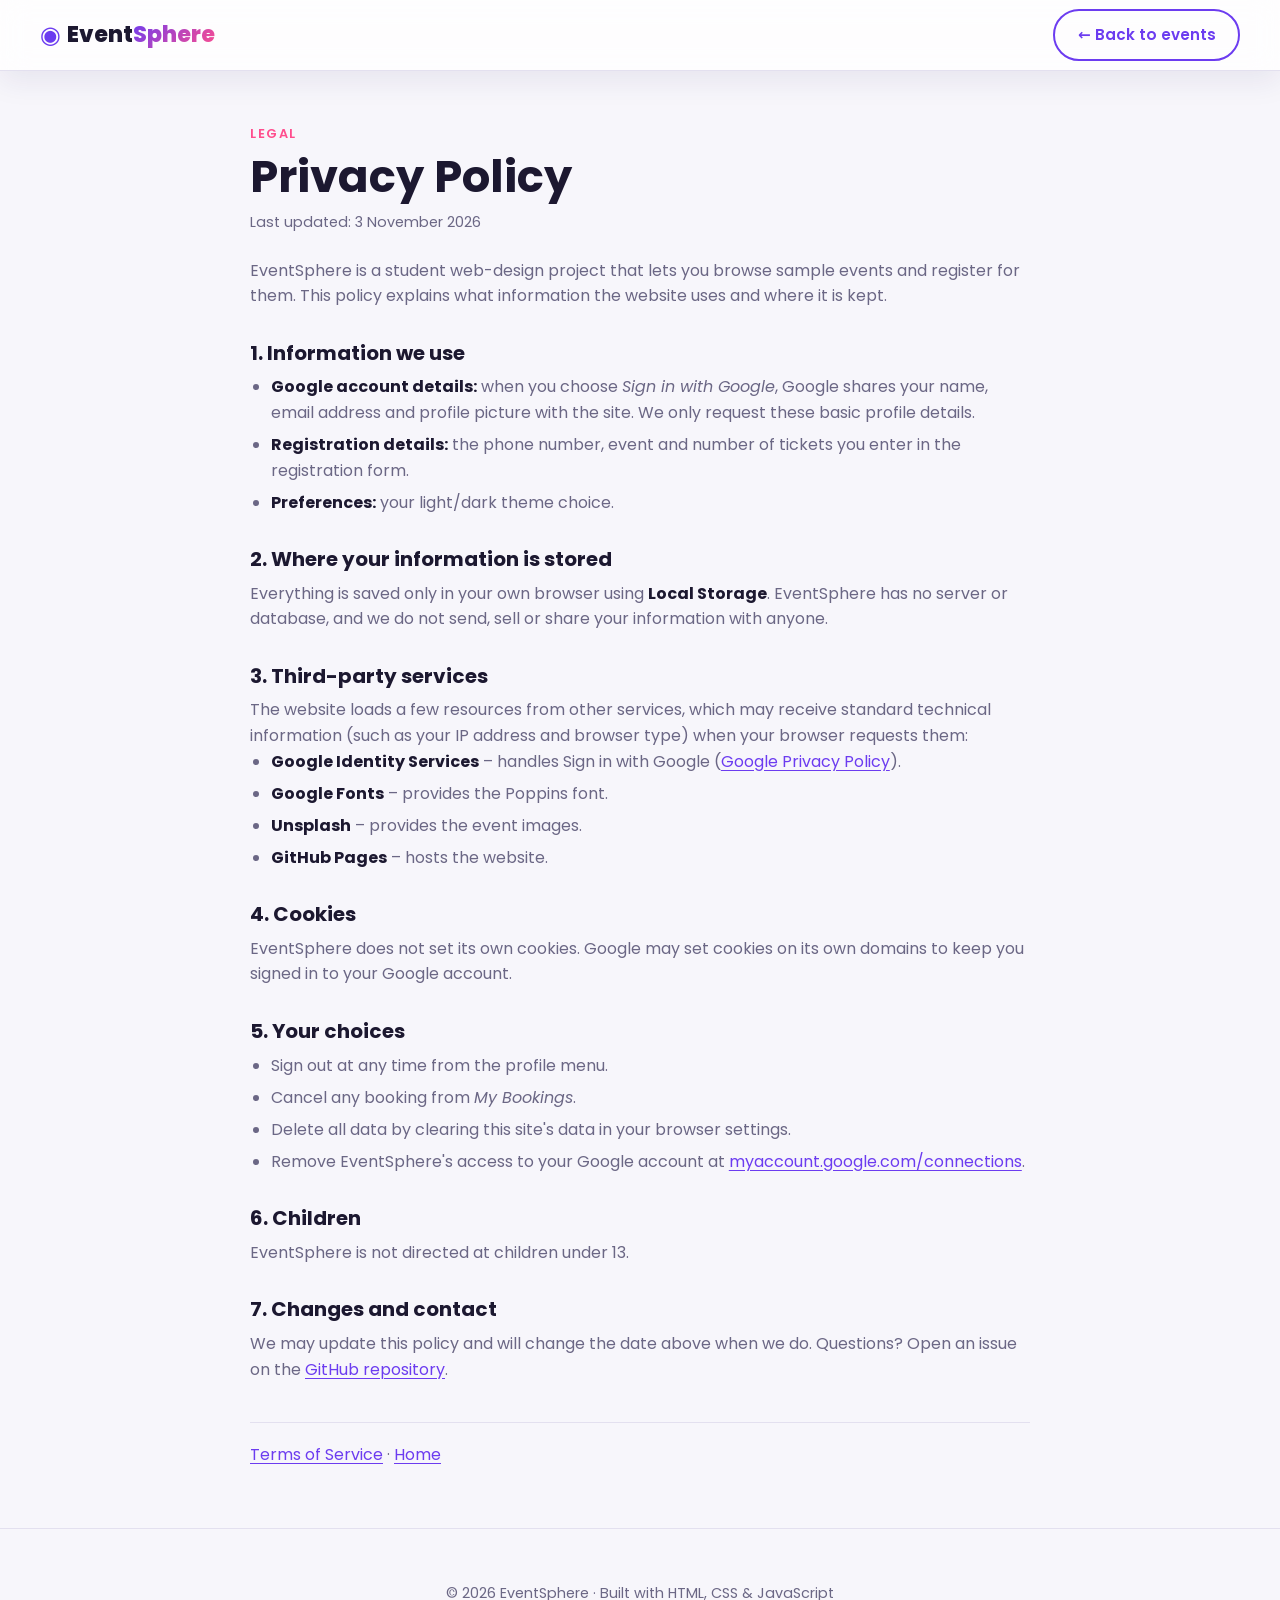
==== privacy.html @ 545186fc "Configure Google Client ID and add privacy and terms pages Sets the production OAuth Client ID, and " ====
<!DOCTYPE html>
<html lang="en" data-theme="light">
<head>
  <meta charset="UTF-8">
  <meta name="viewport" content="width=device-width, initial-scale=1.0">
  <meta name="description" content="EventSphere privacy policy – what data the site uses and where it is stored.">
  <title>Privacy Policy – EventSphere</title>
  <link rel="preconnect" href="https://fonts.googleapis.com">
  <link rel="preconnect" href="https://fonts.gstatic.com" crossorigin>
  <link href="https://fonts.googleapis.com/css2?family=Poppins:wght@400;500;600;700;800&display=swap" rel="stylesheet">
  <link rel="stylesheet" href="css/style.css">
  <script>
    (function () {
      try {
        var t = localStorage.getItem('es-theme') ||
          (window.matchMedia('(prefers-color-scheme: dark)').matches ? 'dark' : 'light');
        document.documentElement.setAttribute('data-theme', t);
      } catch (e) {}
    })();
  </script>
</head>
<body>
  <header class="navbar scrolled">
    <div class="container nav-inner">
      <a href="./" class="logo" aria-label="EventSphere home">
        <span class="logo-icon">◉</span><span class="logo-text">Event<span>Sphere</span></span>
      </a>
      <a href="./" class="btn btn-outline">← Back to events</a>
    </div>
  </header>

  <main class="legal container">
    <span class="eyebrow">Legal</span>
    <h1>Privacy Policy</h1>
    <p class="updated">Last updated: 3 November 2026</p>

    <p>EventSphere is a student web-design project that lets you browse sample events and register for them.
      This policy explains what information the website uses and where it is kept.</p>

    <h2>1. Information we use</h2>
    <ul>
      <li><strong>Google account details:</strong> when you choose <em>Sign in with Google</em>, Google shares your
        name, email address and profile picture with the site. We only request these basic profile details.</li>
      <li><strong>Registration details:</strong> the phone number, event and number of tickets you enter in the
        registration form.</li>
      <li><strong>Preferences:</strong> your light/dark theme choice.</li>
    </ul>

    <h2>2. Where your information is stored</h2>
    <p>Everything is saved only in your own browser using <strong>Local Storage</strong>. EventSphere has no server
      or database, and we do not send, sell or share your information with anyone.</p>

    <h2>3. Third-party services</h2>
    <p>The website loads a few resources from other services, which may receive standard technical information
      (such as your IP address and browser type) when your browser requests them:</p>
    <ul>
      <li><strong>Google Identity Services</strong> – handles Sign in with Google
        (<a href="https://policies.google.com/privacy" target="_blank" rel="noopener">Google Privacy Policy</a>).</li>
      <li><strong>Google Fonts</strong> – provides the Poppins font.</li>
      <li><strong>Unsplash</strong> – provides the event images.</li>
      <li><strong>GitHub Pages</strong> – hosts the website.</li>
    </ul>

    <h2>4. Cookies</h2>
    <p>EventSphere does not set its own cookies. Google may set cookies on its own domains to keep you signed in to
      your Google account.</p>

    <h2>5. Your choices</h2>
    <ul>
      <li>Sign out at any time from the profile menu.</li>
      <li>Cancel any booking from <em>My Bookings</em>.</li>
      <li>Delete all data by clearing this site's data in your browser settings.</li>
      <li>Remove EventSphere's access to your Google account at
        <a href="https://myaccount.google.com/connections" target="_blank" rel="noopener">myaccount.google.com/connections</a>.</li>
    </ul>

    <h2>6. Children</h2>
    <p>EventSphere is not directed at children under 13.</p>

    <h2>7. Changes and contact</h2>
    <p>We may update this policy and will change the date above when we do. Questions? Open an issue on the
      <a href="https://github.com/govindtech-official/EventSphere/issues" target="_blank" rel="noopener">GitHub repository</a>.</p>

    <p class="legal-links"><a href="terms.html">Terms of Service</a> · <a href="./">Home</a></p>
  </main>

  <footer class="footer">
    <div class="container">
      <p class="copy">© 2026 EventSphere · Built with HTML, CSS &amp; JavaScript</p>
    </div>
  </footer>
</body>
</html>
---- css/style.css ----
/* =========================================================
   EventSphere – Stylesheet
   Sections: tokens · base · navbar · hero · sections · cards
             · toolbar · form · bookings · modal · utilities · responsive
   ========================================================= */

/* ---------- Design tokens ---------- */
:root {
  --primary: #6c3cf0;
  --primary-600: #5a2fd6;
  --accent: #ff4d8d;
  --accent-2: #ffb547;
  --success: #16a34a;
  --danger: #e11d48;

  --bg: #f7f6fb;
  --bg-alt: #efedf7;
  --surface: #ffffff;
  --text: #1c1830;
  --text-muted: #6b6785;
  --border: #e3e0ef;
  --shadow: 0 10px 30px rgba(40, 20, 90, .08);
  --shadow-lg: 0 20px 50px rgba(40, 20, 90, .16);
  --nav-bg: rgba(255, 255, 255, .8);

  --radius: 16px;
  --radius-sm: 10px;
  --ease: cubic-bezier(.4, 0, .2, 1);
  --gradient: linear-gradient(135deg, var(--primary), var(--accent));
}

[data-theme="dark"] {
  --bg: #0f0d1a;
  --bg-alt: #151225;
  --surface: #1c182f;
  --text: #f1effa;
  --text-muted: #a39fbd;
  --border: #2d2846;
  --shadow: 0 10px 30px rgba(0, 0, 0, .35);
  --shadow-lg: 0 20px 50px rgba(0, 0, 0, .5);
  --nav-bg: rgba(15, 13, 26, .8);
  --primary: #8b62ff;
  --primary-600: #7a4ff5;
}

/* ---------- Base ---------- */
*, *::before, *::after { box-sizing: border-box; margin: 0; padding: 0; }

html { scroll-behavior: smooth; scroll-padding-top: 80px; }

body {
  font-family: 'Poppins', system-ui, -apple-system, 'Segoe UI', sans-serif;
  background: var(--bg);
  color: var(--text);
  line-height: 1.6;
  transition: background .4s var(--ease), color .4s var(--ease);
  overflow-x: hidden;
}

body.no-scroll { overflow: hidden; }

img { max-width: 100%; display: block; }
a { color: inherit; text-decoration: none; }
button, input, select { font: inherit; color: inherit; }
button { cursor: pointer; border: none; background: none; }

.container { width: min(1200px, 100% - 32px); margin-inline: auto; }

h1, h2, h3 { line-height: 1.2; }

:focus-visible { outline: 3px solid var(--accent); outline-offset: 2px; border-radius: 6px; }

/* ---------- Buttons ---------- */
.btn {
  display: inline-flex; align-items: center; justify-content: center; gap: .5rem;
  padding: .75rem 1.4rem; border-radius: 999px; font-weight: 600; font-size: .95rem;
  transition: transform .2s var(--ease), box-shadow .2s var(--ease), background .2s var(--ease);
  white-space: nowrap;
}
.btn:active { transform: scale(.97); }
.btn-primary { background: var(--gradient); color: #fff; box-shadow: 0 8px 20px rgba(108, 60, 240, .3); }
.btn-primary:hover { transform: translateY(-2px); box-shadow: 0 12px 28px rgba(108, 60, 240, .4); }
.btn-outline { border: 2px solid var(--primary); color: var(--primary); }
.btn-outline:hover { background: var(--primary); color: #fff; }
.btn-ghost { color: var(--text-muted); }
.btn-ghost:hover { color: var(--danger); }
.btn-block { width: 100%; }
.btn:disabled { opacity: .6; cursor: not-allowed; transform: none; }

/* ---------- Navbar ---------- */
.navbar {
  position: fixed; inset: 0 0 auto; z-index: 100;
  background: var(--nav-bg); backdrop-filter: blur(14px);
  border-bottom: 1px solid transparent;
  transition: border-color .3s, box-shadow .3s, background .4s;
}
.navbar.scrolled { border-color: var(--border); box-shadow: var(--shadow); }

.nav-inner { display: flex; align-items: center; justify-content: space-between; height: 70px; }

.logo { font-size: 1.4rem; font-weight: 800; display: flex; align-items: center; gap: .4rem; }
.logo-text span { background: var(--gradient); -webkit-background-clip: text; background-clip: text; color: transparent; }
.logo-icon { color: var(--primary); font-size: 1.5rem; }

.nav-links { display: flex; gap: .3rem; }
.nav-links a {
  padding: .5rem .9rem; border-radius: 999px; font-weight: 500; font-size: .95rem;
  color: var(--text-muted); transition: color .2s, background .2s;
}
.nav-links a:hover, .nav-links a.active { color: var(--primary); background: rgba(108, 60, 240, .1); }

.badge {
  display: inline-grid; place-items: center; min-width: 20px; height: 20px; padding: 0 5px;
  margin-left: 4px; border-radius: 999px; background: var(--accent); color: #fff;
  font-size: .7rem; font-weight: 700;
}

.nav-actions { display: flex; align-items: center; gap: .5rem; }

.icon-btn {
  width: 42px; height: 42px; border-radius: 50%; display: grid; place-items: center;
  background: var(--surface); border: 1px solid var(--border); font-size: 1.1rem;
  transition: transform .3s var(--ease);
}
.icon-btn:hover { transform: rotate(20deg); }
.icon-btn .moon, [data-theme="dark"] .icon-btn .sun { display: none; }
[data-theme="dark"] .icon-btn .moon { display: inline; }

.hamburger { display: none; width: 42px; height: 42px; flex-direction: column; justify-content: center; gap: 5px; padding: 10px; }
.hamburger span { display: block; height: 2px; background: var(--text); border-radius: 2px; transition: transform .3s, opacity .3s; }
.hamburger.open span:nth-child(1) { transform: translateY(7px) rotate(45deg); }
.hamburger.open span:nth-child(2) { opacity: 0; }
.hamburger.open span:nth-child(3) { transform: translateY(-7px) rotate(-45deg); }

/* ---------- Hero ---------- */
.hero { position: relative; min-height: 100vh; display: flex; align-items: center; padding: 110px 0 60px; overflow: hidden; }

.hero-bg { position: absolute; inset: 0; z-index: -1; }
.blob { position: absolute; border-radius: 50%; filter: blur(70px); opacity: .45; animation: float 14s ease-in-out infinite; }
.b1 { width: 420px; height: 420px; background: var(--primary); top: -80px; left: -100px; }
.b2 { width: 360px; height: 360px; background: var(--accent); bottom: -60px; right: 10%; animation-delay: -4s; }
.b3 { width: 260px; height: 260px; background: var(--accent-2); top: 30%; right: -60px; animation-delay: -8s; opacity: .3; }

@keyframes float {
  0%, 100% { transform: translate(0, 0) scale(1); }
  33% { transform: translate(30px, -40px) scale(1.08); }
  66% { transform: translate(-20px, 30px) scale(.95); }
}

.hero-inner { display: grid; grid-template-columns: 1.15fr .85fr; gap: 3rem; align-items: center; }

.pill {
  display: inline-block; padding: .4rem 1rem; border-radius: 999px; font-size: .85rem; font-weight: 500;
  background: var(--surface); border: 1px solid var(--border); box-shadow: var(--shadow); margin-bottom: 1.2rem;
}

.hero h1 { font-size: clamp(2.2rem, 5.5vw, 4rem); font-weight: 800; margin-bottom: 1rem; }
.gradient-text { background: var(--gradient); -webkit-background-clip: text; background-clip: text; color: transparent; }
.hero-text > p { color: var(--text-muted); font-size: 1.08rem; max-width: 540px; margin-bottom: 2rem; }

.hero-search {
  display: flex; align-items: center; gap: .6rem; padding: .45rem .45rem .45rem 1.1rem;
  background: var(--surface); border: 1px solid var(--border); border-radius: 999px;
  box-shadow: var(--shadow-lg); max-width: 540px;
}
.hero-search input { flex: 1; min-width: 0; border: none; outline: none; background: transparent; padding: .5rem 0; }

.hero-stats { display: flex; gap: 2.5rem; margin-top: 2.5rem; flex-wrap: wrap; }
.hero-stats strong { display: block; font-size: 1.9rem; font-weight: 800; color: var(--primary); }
.hero-stats span { color: var(--text-muted); font-size: .9rem; }

.hero-card {
  background: var(--surface); border-radius: 24px; overflow: hidden; box-shadow: var(--shadow-lg);
  border: 1px solid var(--border); transform: rotate(2deg); transition: transform .4s var(--ease);
}
.hero-card:hover { transform: rotate(0) translateY(-6px); }
.hero-card .hc-img { height: 220px; position: relative; }
.hero-card .hc-body { padding: 1.4rem; }
.hero-card .hc-label { font-size: .8rem; font-weight: 600; color: var(--accent); text-transform: uppercase; letter-spacing: .08em; }
.hero-card h3 { font-size: 1.3rem; margin: .3rem 0 .4rem; }
.hero-card .meta { color: var(--text-muted); font-size: .9rem; }

/* ---------- Countdown ---------- */
.countdown { display: grid; grid-template-columns: repeat(4, 1fr); gap: .5rem; margin: 1rem 0; }
.countdown div { background: var(--bg-alt); border-radius: var(--radius-sm); padding: .6rem .2rem; text-align: center; }
.countdown strong { display: block; font-size: 1.35rem; font-weight: 700; color: var(--primary); font-variant-numeric: tabular-nums; }
.countdown span { font-size: .7rem; color: var(--text-muted); text-transform: uppercase; letter-spacing: .05em; }

/* ---------- Sections ---------- */
.section { padding: 90px 0; }
.section-alt { background: var(--bg-alt); transition: background .4s; }
.section-head { text-align: center; max-width: 620px; margin: 0 auto 3rem; }
.eyebrow { color: var(--accent); font-weight: 600; text-transform: uppercase; letter-spacing: .12em; font-size: .8rem; }
.section-head h2 { font-size: clamp(1.8rem, 4vw, 2.6rem); margin: .4rem 0 .6rem; }
.section-head p { color: var(--text-muted); }

/* ---------- Event image (with gradient fallback) ---------- */
.img-wrap { position: relative; overflow: hidden; background: var(--gradient); }
.img-wrap img { position: relative; z-index: 1; width: 100%; height: 100%; object-fit: cover; transition: transform .6s var(--ease); }
.img-wrap .fallback { position: absolute; inset: 0; display: grid; place-items: center; font-size: 3.5rem; }
.img-wrap img.failed { display: none; }

/* ---------- Event cards ---------- */
.events-grid { display: grid; grid-template-columns: repeat(auto-fill, minmax(290px, 1fr)); gap: 1.6rem; }

.event-card {
  background: var(--surface); border-radius: var(--radius); overflow: hidden; border: 1px solid var(--border);
  box-shadow: var(--shadow); display: flex; flex-direction: column; cursor: pointer;
  transition: transform .35s var(--ease), box-shadow .35s var(--ease), background .4s;
  animation: cardIn .5s var(--ease) both;
}
.event-card:hover { transform: translateY(-8px); box-shadow: var(--shadow-lg); }
.event-card:hover .img-wrap img { transform: scale(1.08); }

@keyframes cardIn { from { opacity: 0; transform: translateY(20px); } to { opacity: 1; transform: none; } }

.event-card .img-wrap { height: 190px; }

.tag {
  position: absolute; top: 12px; left: 12px; z-index: 2; padding: .3rem .75rem; border-radius: 999px;
  background: rgba(255, 255, 255, .92); color: #1c1830; font-size: .75rem; font-weight: 600;
}
.date-badge {
  position: absolute; top: 12px; right: 12px; z-index: 2; background: var(--surface); color: var(--text);
  border-radius: 12px; padding: .35rem .65rem; text-align: center; line-height: 1.1; box-shadow: var(--shadow);
}
.date-badge strong { display: block; font-size: 1.2rem; color: var(--primary); }
.date-badge span { font-size: .7rem; text-transform: uppercase; font-weight: 600; }

.card-body { padding: 1.2rem 1.3rem 1.3rem; display: flex; flex-direction: column; flex: 1; }
.card-body h3 { font-size: 1.12rem; margin-bottom: .4rem; }
.card-meta { display: flex; flex-direction: column; gap: .2rem; color: var(--text-muted); font-size: .86rem; margin-bottom: .7rem; }
.card-desc { color: var(--text-muted); font-size: .9rem; flex: 1; display: -webkit-box; -webkit-line-clamp: 2; line-clamp: 2; -webkit-box-orient: vertical; overflow: hidden; }

.card-foot { display: flex; align-items: center; justify-content: space-between; margin-top: 1rem; padding-top: 1rem; border-top: 1px dashed var(--border); }
.price { font-weight: 700; font-size: 1.1rem; }
.price small { color: var(--text-muted); font-weight: 400; font-size: .75rem; }
.card-foot .btn { padding: .55rem 1.1rem; font-size: .85rem; }

.seats-bar { height: 6px; border-radius: 999px; background: var(--bg-alt); overflow: hidden; margin-top: .8rem; }
.seats-bar span { display: block; height: 100%; background: var(--gradient); border-radius: inherit; }
.seats-text { font-size: .75rem; color: var(--text-muted); margin-top: .3rem; }
.seats-text.low { color: var(--danger); font-weight: 600; }

/* ---------- Featured slider ---------- */
.featured-track-wrap { position: relative; }
.featured-track {
  display: grid; grid-auto-flow: column; grid-auto-columns: calc((100% - 3rem) / 3); gap: 1.5rem;
  overflow-x: auto; scroll-snap-type: x mandatory; scroll-behavior: smooth; padding: .5rem .2rem 1.5rem;
  scrollbar-width: none;
}
.featured-track::-webkit-scrollbar { display: none; }
.featured-track .event-card { scroll-snap-align: start; }
.featured-track .event-card .img-wrap { height: 230px; }

.slider-btn {
  position: absolute; top: 40%; z-index: 2; width: 46px; height: 46px; border-radius: 50%;
  background: var(--surface); border: 1px solid var(--border); box-shadow: var(--shadow); font-size: 1.6rem;
  display: grid; place-items: center; transition: transform .2s, background .2s, color .2s;
}
.slider-btn:hover { background: var(--primary); color: #fff; transform: scale(1.08); }
.slider-btn.prev { left: -20px; }
.slider-btn.next { right: -20px; }

/* ---------- Toolbar & chips ---------- */
.toolbar { display: flex; gap: 1rem; margin-bottom: 1.2rem; flex-wrap: wrap; }
.search-box {
  flex: 1; min-width: 240px; display: flex; align-items: center; gap: .6rem; padding: 0 1rem;
  background: var(--surface); border: 1px solid var(--border); border-radius: 999px; transition: border-color .2s, box-shadow .2s;
}
.search-box:focus-within { border-color: var(--primary); box-shadow: 0 0 0 4px rgba(108, 60, 240, .15); }
.search-box input { flex: 1; border: none; outline: none; background: transparent; padding: .8rem 0; }

.toolbar select {
  padding: .8rem 1.2rem; border-radius: 999px; border: 1px solid var(--border); background: var(--surface); cursor: pointer;
}

.chips { display: flex; gap: .6rem; flex-wrap: wrap; margin-bottom: 1.5rem; }
.chip {
  padding: .5rem 1.1rem; border-radius: 999px; border: 1px solid var(--border); background: var(--surface);
  font-size: .9rem; font-weight: 500; transition: all .25s var(--ease);
}
.chip:hover { border-color: var(--primary); color: var(--primary); }
.chip.active { background: var(--gradient); color: #fff; border-color: transparent; box-shadow: 0 6px 16px rgba(108, 60, 240, .3); }

.result-count { color: var(--text-muted); font-size: .9rem; margin-bottom: 1rem; }

.empty-state { text-align: center; padding: 3rem 1rem; }
.empty-icon { font-size: 3rem; margin-bottom: .5rem; }
.empty-state p { color: var(--text-muted); margin: .3rem 0 1.2rem; }

/* ---------- Registration ---------- */
.register-wrap { display: grid; grid-template-columns: .9fr 1.1fr; gap: 3rem; align-items: start; }
.register-info h2 { font-size: clamp(1.8rem, 4vw, 2.4rem); margin: .4rem 0 .8rem; }
.register-info > p { color: var(--text-muted); margin-bottom: 1.5rem; }
.perks { list-style: none; display: grid; gap: .8rem; margin-bottom: 1.5rem; }
.perks li { display: flex; align-items: center; gap: .7rem; font-weight: 500; }
.perks span { width: 38px; height: 38px; display: grid; place-items: center; border-radius: 10px; background: var(--surface); border: 1px solid var(--border); }

.selected-preview:empty { display: none; }
.selected-preview {
  display: flex; gap: 1rem; align-items: center; background: var(--surface); border: 1px solid var(--border);
  border-radius: var(--radius); padding: .8rem; box-shadow: var(--shadow); animation: cardIn .4s var(--ease);
}
.selected-preview .img-wrap { width: 80px; height: 80px; border-radius: 12px; flex-shrink: 0; }
.selected-preview .img-wrap .fallback { font-size: 2rem; }
.selected-preview h4 { font-size: 1rem; }
.selected-preview p { color: var(--text-muted); font-size: .85rem; }

.register-form {
  background: var(--surface); border: 1px solid var(--border); border-radius: 22px; padding: 2rem;
  box-shadow: var(--shadow-lg); transition: background .4s;
}
.form-row { display: grid; grid-template-columns: 1fr 1fr; gap: 1rem; }
.form-group { margin-bottom: 1.1rem; display: flex; flex-direction: column; }
.form-group label { font-weight: 500; font-size: .9rem; margin-bottom: .4rem; }
.req { color: var(--danger); }

.form-group input:not([type="checkbox"]), .form-group select {
  padding: .8rem 1rem; border-radius: var(--radius-sm); border: 1.5px solid var(--border);
  background: var(--bg); outline: none; transition: border-color .2s, box-shadow .2s, background .4s; width: 100%;
}
.form-group input:focus, .form-group select:focus { border-color: var(--primary); box-shadow: 0 0 0 4px rgba(108, 60, 240, .15); }
.form-group.invalid input, .form-group.invalid select { border-color: var(--danger); box-shadow: 0 0 0 4px rgba(225, 29, 72, .12); animation: shake .35s; }
.form-group.valid input:not([type="checkbox"]), .form-group.valid select { border-color: var(--success); }

@keyframes shake { 25% { transform: translateX(-5px); } 75% { transform: translateX(5px); } }

.error-msg { color: var(--danger); font-size: .8rem; min-height: 1.1em; margin-top: .3rem; }

.checkbox { display: flex; align-items: center; gap: .6rem; cursor: pointer; font-size: .9rem; font-weight: 400 !important; }
.checkbox input { width: 18px; height: 18px; accent-color: var(--primary); }

.total-line { display: flex; justify-content: space-between; align-items: center; padding: 1rem 0; margin-bottom: 1rem; border-top: 1px dashed var(--border); font-size: 1rem; }
.total-line strong { font-size: 1.4rem; color: var(--primary); }

.spinner { display: none; width: 18px; height: 18px; border: 2.5px solid rgba(255, 255, 255, .4); border-top-color: #fff; border-radius: 50%; animation: spin .8s linear infinite; }
.btn.loading .spinner { display: inline-block; }
@keyframes spin { to { transform: rotate(360deg); } }

/* ---------- Bookings ---------- */
.bookings-list { display: grid; gap: 1rem; max-width: 900px; margin: 0 auto; }
.booking {
  display: grid; grid-template-columns: 90px 1fr auto; gap: 1.2rem; align-items: center; background: var(--surface);
  border: 1px solid var(--border); border-radius: var(--radius); padding: 1rem; box-shadow: var(--shadow);
  animation: cardIn .4s var(--ease) both; transition: background .4s;
}
.booking .img-wrap { width: 90px; height: 90px; border-radius: 12px; }
.booking .img-wrap .fallback { font-size: 2rem; }
.booking h4 { font-size: 1.05rem; }
.booking p { color: var(--text-muted); font-size: .85rem; }
.ticket-id { display: inline-block; margin-top: .3rem; font-family: ui-monospace, Consolas, monospace; font-size: .8rem; background: var(--bg-alt); padding: .15rem .5rem; border-radius: 6px; }
.booking-actions { display: flex; flex-direction: column; gap: .4rem; align-items: flex-end; }

/* ---------- Modal ---------- */
.modal { position: fixed; inset: 0; z-index: 200; display: grid; place-items: center; padding: 16px; }
.modal[hidden] { display: none; }
.modal-backdrop { position: absolute; inset: 0; background: rgba(10, 6, 25, .6); backdrop-filter: blur(4px); animation: fadeIn .3s; }
.modal-dialog {
  position: relative; width: min(760px, 100%); max-height: 90vh; overflow-y: auto; background: var(--surface);
  border-radius: 22px; box-shadow: var(--shadow-lg); animation: popIn .35s var(--ease);
}
.modal-sm { width: min(440px, 100%); }
.modal-close {
  position: absolute; top: 14px; right: 14px; z-index: 3; width: 38px; height: 38px; border-radius: 50%;
  background: rgba(255, 255, 255, .9); color: #1c1830; font-size: 1.5rem; line-height: 1; box-shadow: var(--shadow);
  transition: transform .2s;
}
.modal-close:hover { transform: rotate(90deg); }

@keyframes fadeIn { from { opacity: 0; } }
@keyframes popIn { from { opacity: 0; transform: translateY(30px) scale(.96); } }

.modal-hero { height: 280px; }
.modal-content { padding: 1.8rem; }
.modal-content h2 { font-size: 1.7rem; margin: .5rem 0 1rem; }
.cat-label { color: var(--accent); font-weight: 600; font-size: .8rem; text-transform: uppercase; letter-spacing: .1em; }
.info-grid { display: grid; grid-template-columns: repeat(2, 1fr); gap: .8rem; margin-bottom: 1.2rem; }
.info-item { display: flex; gap: .7rem; align-items: flex-start; background: var(--bg-alt); border-radius: var(--radius-sm); padding: .8rem; }
.info-item .ic { font-size: 1.3rem; }
.info-item small { display: block; color: var(--text-muted); font-size: .75rem; }
.info-item strong { font-size: .92rem; }
.modal-content h4 { margin: 1.2rem 0 .4rem; }
.modal-content p, .modal-content li { color: var(--text-muted); }
.highlights { padding-left: 1.2rem; display: grid; gap: .25rem; }
.modal-actions { display: flex; gap: 1rem; align-items: center; justify-content: space-between; flex-wrap: wrap; margin-top: 1.5rem; padding-top: 1.2rem; border-top: 1px solid var(--border); }

.success-body { padding: 2.5rem 2rem 2rem; text-align: center; }
.check-circle {
  width: 84px; height: 84px; border-radius: 50%; margin: 0 auto 1.2rem; display: grid; place-items: center;
  background: rgba(22, 163, 74, .12); color: var(--success); font-size: 2.6rem; animation: popIn .5s var(--ease);
}
.success-body h3 { font-size: 1.5rem; margin-bottom: .5rem; }
.success-body p { color: var(--text-muted); }
.ticket {
  margin: 1.4rem 0; padding: 1rem; border: 2px dashed var(--border); border-radius: var(--radius); text-align: left; font-size: .9rem;
  display: grid; gap: .3rem;
}
.ticket div { display: flex; justify-content: space-between; gap: 1rem; }
.ticket span { color: var(--text-muted); }

/* ---------- Toast & back-to-top ---------- */
.toast {
  position: fixed; left: 50%; bottom: 24px; z-index: 300; transform: translate(-50%, 150%);
  background: var(--text); color: var(--bg); padding: .8rem 1.4rem; border-radius: 999px; font-weight: 500;
  box-shadow: var(--shadow-lg); transition: transform .4s var(--ease); max-width: calc(100% - 32px); text-align: center;
}
.toast.show { transform: translate(-50%, 0); }

.back-to-top {
  position: fixed; right: 20px; bottom: 20px; z-index: 90; width: 48px; height: 48px; border-radius: 50%;
  background: var(--gradient); color: #fff; font-size: 1.3rem; box-shadow: var(--shadow-lg);
  opacity: 0; pointer-events: none; transform: translateY(20px); transition: all .3s var(--ease);
}
.back-to-top.show { opacity: 1; pointer-events: auto; transform: none; }

/* ---------- Footer ---------- */
.footer { padding: 3rem 0 2rem; border-top: 1px solid var(--border); }
.footer-inner { display: grid; grid-template-columns: 1fr auto; gap: 1.5rem; align-items: center; }
.footer p { color: var(--text-muted); font-size: .9rem; margin-top: .3rem; }
.footer-links { display: flex; gap: 1.5rem; flex-wrap: wrap; }
.footer-links a { color: var(--text-muted); transition: color .2s; }
.footer-links a:hover { color: var(--primary); }
.copy { grid-column: 1 / -1; text-align: center; padding-top: 1.5rem; border-top: 1px solid var(--border); }

/* ---------- Auth (Google Sign-In) ---------- */
.auth { display: flex; align-items: center; }
.g-btn-slot { display: flex; justify-content: center; min-height: 32px; }
.g-btn-slot:empty { display: none; }

/* Styled fallback shown until (or if) Google's own button loads */
.g-fallback {
  display: inline-flex; align-items: center; gap: .6rem; padding: .5rem 1rem; border-radius: 999px;
  background: #fff; color: #3c4043; border: 1px solid #dadce0; font-weight: 500; font-size: .9rem;
  transition: box-shadow .2s, background .2s;
}
.g-fallback:hover { box-shadow: 0 2px 8px rgba(0, 0, 0, .15); background: #f8f9fa; }
.g-fallback svg { width: 18px; height: 18px; flex-shrink: 0; }
.g-fallback.lg { padding: .75rem 1.4rem; font-size: 1rem; }

.user-menu { position: relative; }
.user-chip {
  display: flex; align-items: center; gap: .5rem; padding: 4px 12px 4px 4px; border-radius: 999px;
  background: var(--surface); border: 1px solid var(--border); transition: box-shadow .2s;
}
.user-chip:hover { box-shadow: var(--shadow); }
.user-name { font-weight: 500; font-size: .9rem; max-width: 120px; overflow: hidden; text-overflow: ellipsis; white-space: nowrap; }
.caret { font-size: .7rem; color: var(--text-muted); }

.avatar {
  width: 32px; height: 32px; border-radius: 50%; overflow: hidden; flex-shrink: 0; display: grid; place-items: center;
  background: var(--gradient); color: #fff; font-weight: 700; font-size: .85rem;
}
.avatar img { width: 100%; height: 100%; object-fit: cover; }
.avatar-lg { width: 44px; height: 44px; font-size: 1.1rem; }

.user-dropdown {
  position: absolute; top: calc(100% + 10px); right: 0; width: 250px; padding: .5rem; z-index: 110;
  background: var(--surface); border: 1px solid var(--border); border-radius: var(--radius); box-shadow: var(--shadow-lg);
  animation: popIn .25s var(--ease);
}
.user-dropdown[hidden] { display: none; }
.dd-head { display: flex; gap: .7rem; align-items: center; padding: .6rem; border-bottom: 1px solid var(--border); margin-bottom: .3rem; }
.dd-head div { min-width: 0; }
.dd-head strong, .dd-head small { display: block; overflow: hidden; text-overflow: ellipsis; white-space: nowrap; }
.dd-head small { color: var(--text-muted); font-size: .8rem; }
.dd-item { display: block; width: 100%; text-align: left; padding: .6rem .8rem; border-radius: var(--radius-sm); font-size: .9rem; }
.dd-item:hover { background: var(--bg-alt); }
#signOutBtn:hover { color: var(--danger); }

/* Registration lock when signed out */
.form-shell { position: relative; }
.auth-gate {
  position: absolute; inset: 0; z-index: 5; display: none; flex-direction: column; align-items: center; justify-content: center;
  text-align: center; padding: 2rem; border-radius: 22px;
  background: color-mix(in srgb, var(--surface) 70%, transparent); backdrop-filter: blur(6px);
}
.form-shell.locked .auth-gate { display: flex; }
.form-shell.locked .register-form { filter: blur(2px); pointer-events: none; user-select: none; }
.gate-icon { font-size: 2.6rem; margin-bottom: .5rem; }
.auth-gate h3 { font-size: 1.4rem; margin-bottom: .4rem; }
.auth-gate p { color: var(--text-muted); max-width: 340px; margin-bottom: 1.2rem; }
.auth-note { font-size: .8rem; color: var(--text-muted); margin-top: .8rem; }

.form-group input[readonly] { background: var(--bg-alt); cursor: not-allowed; color: var(--text-muted); }

/* ---------- Legal pages (privacy / terms) ---------- */
.legal { max-width: 780px; padding: 120px 0 60px; }
.legal h1 { font-size: clamp(2rem, 5vw, 2.8rem); margin: .3rem 0 .4rem; }
.legal .updated { color: var(--text-muted); font-size: .9rem; margin-bottom: 1.5rem; }
.legal h2 { font-size: 1.25rem; margin: 2rem 0 .6rem; }
.legal p, .legal li { color: var(--text-muted); }
.legal ul { padding-left: 1.3rem; display: grid; gap: .4rem; }
.legal strong { color: var(--text); }
.legal a { color: var(--primary); text-decoration: underline; text-underline-offset: 3px; }
.legal .legal-links { margin-top: 2.5rem; padding-top: 1.2rem; border-top: 1px solid var(--border); }
.legal + .footer .copy { border-top: none; padding-top: 0; }

/* ---------- Scroll reveal ---------- */
.reveal { opacity: 0; transform: translateY(30px); transition: opacity .8s var(--ease), transform .8s var(--ease); }
.reveal.visible { opacity: 1; transform: none; }

.hidden { display: none !important; }

@media (prefers-reduced-motion: reduce) {
  *, *::before, *::after { animation: none !important; transition: none !important; scroll-behavior: auto !important; }
  .reveal { opacity: 1; transform: none; }
}

/* ---------- Responsive ---------- */
@media (max-width: 1024px) {
  .featured-track { grid-auto-columns: calc((100% - 1.5rem) / 2); }
  .slider-btn.prev { left: -8px; }
  .slider-btn.next { right: -8px; }
}

@media (max-width: 900px) {
  .hamburger { display: flex; }
  .nav-links {
    position: fixed; top: 70px; left: 0; right: 0; flex-direction: column; gap: .2rem; padding: 1rem 16px 1.5rem;
    background: var(--surface); border-bottom: 1px solid var(--border); box-shadow: var(--shadow-lg);
    transform: translateY(-120%); opacity: 0; transition: transform .35s var(--ease), opacity .35s; z-index: -1;
  }
  .nav-links.open { transform: none; opacity: 1; }
  .nav-links a { padding: .8rem 1rem; }

  .hero { min-height: auto; padding-top: 100px; }
  .hero-inner, .register-wrap { grid-template-columns: 1fr; }
  .hero-card { transform: none; max-width: 480px; }
  .section { padding: 70px 0; }
}

@media (max-width: 600px) {
  .featured-track { grid-auto-columns: 85%; gap: 1rem; }
  .slider-btn { display: none; }
  .hero-stats { gap: 1.5rem; }
  .hero-stats strong { font-size: 1.5rem; }
  .hero-search .btn { padding: .65rem 1rem; }
  .form-row, .info-grid { grid-template-columns: 1fr; }
  .register-form { padding: 1.4rem; }
  .modal { padding: 0; align-items: end; }
  .modal-dialog { max-height: 92vh; border-radius: 22px 22px 0 0; }
  .modal-hero { height: 200px; }
  .modal-content { padding: 1.3rem; }
  .booking { grid-template-columns: 64px 1fr; }
  .booking .img-wrap { width: 64px; height: 64px; }
  .booking-actions { grid-column: 1 / -1; flex-direction: row; justify-content: space-between; align-items: center; }
  .footer-inner { grid-template-columns: 1fr; text-align: center; }
  .footer .logo { justify-content: center; }
  .footer-links { justify-content: center; }
  .toolbar select { width: 100%; }
  .user-name, .caret { display: none; }
  .user-chip { padding: 3px; }
  .g-fallback:not(.lg) span { display: none; }
  .g-fallback:not(.lg) { padding: .55rem; }
  .logo { font-size: 1.2rem; }
}
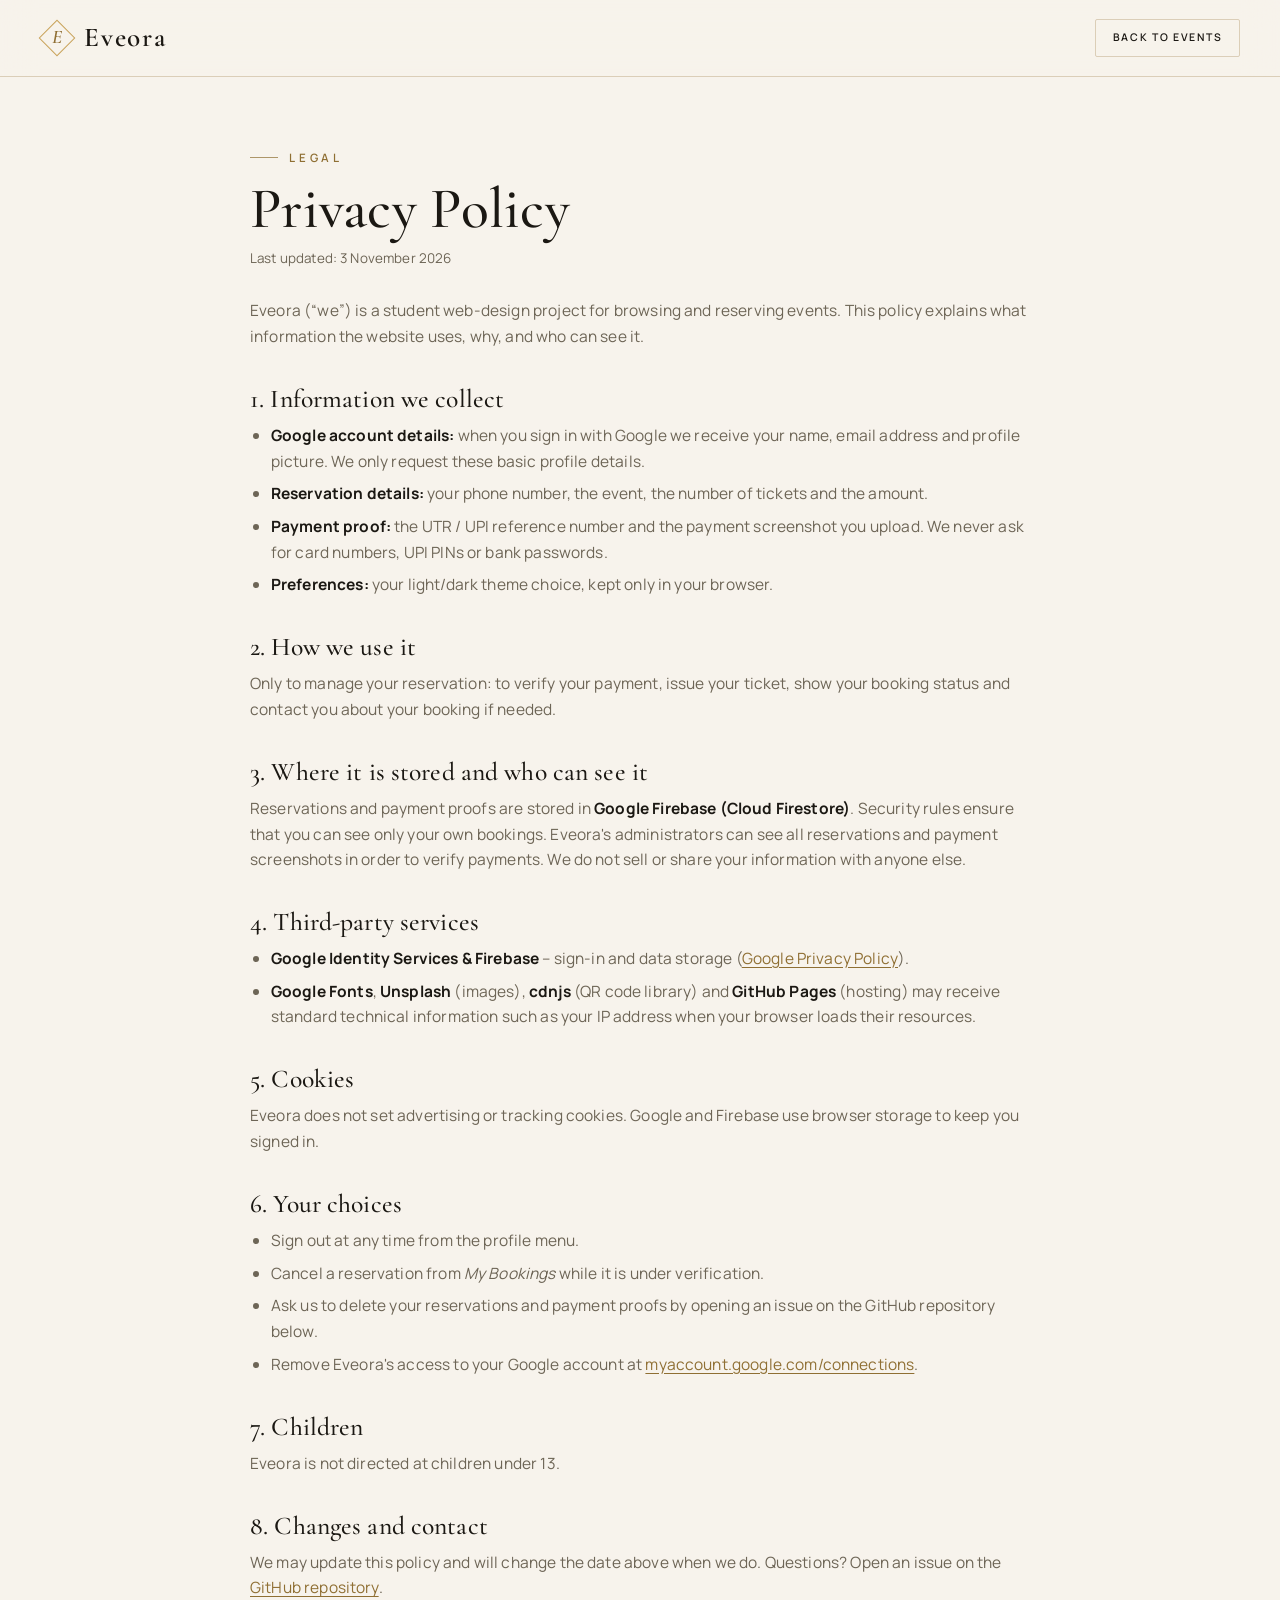
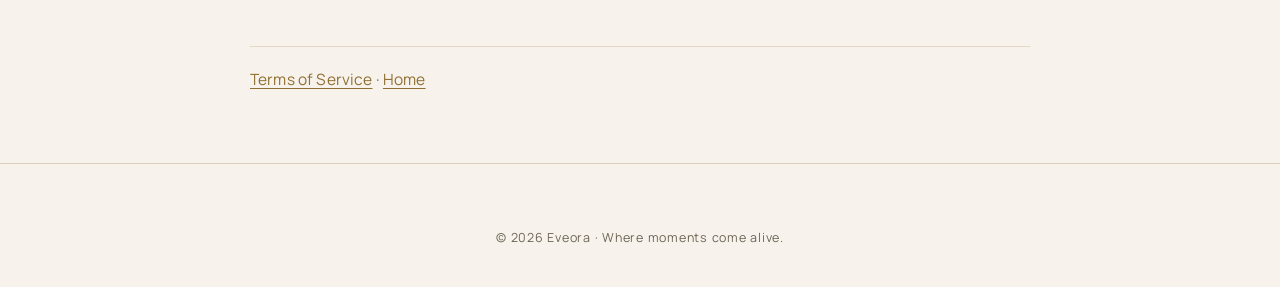
==== commit 685c1685: "Rebrand to Eveora with luxury UI, manual UPI payment verification and admin roles - Rename to Eveora" ====
--- a/privacy.html
+++ b/privacy.html
@@ -1,19 +1,19 @@
 <!DOCTYPE html>
-<html lang="en" data-theme="light">
+<html lang="en" data-theme="dark">
 <head>
   <meta charset="UTF-8">
   <meta name="viewport" content="width=device-width, initial-scale=1.0">
-  <meta name="description" content="EventSphere privacy policy – what data the site uses and where it is stored.">
-  <title>Privacy Policy – EventSphere</title>
+  <meta name="description" content="Eveora privacy policy – what information we use and how it is stored.">
+  <title>Privacy Policy – Eveora</title>
   <link rel="preconnect" href="https://fonts.googleapis.com">
   <link rel="preconnect" href="https://fonts.gstatic.com" crossorigin>
-  <link href="https://fonts.googleapis.com/css2?family=Poppins:wght@400;500;600;700;800&display=swap" rel="stylesheet">
+  <link href="https://fonts.googleapis.com/css2?family=Cormorant+Garamond:ital,wght@0,500;0,600;1,500&family=Manrope:wght@400;500;600;700&display=swap" rel="stylesheet">
   <link rel="stylesheet" href="css/style.css">
   <script>
     (function () {
       try {
-        var t = localStorage.getItem('es-theme') ||
-          (window.matchMedia('(prefers-color-scheme: dark)').matches ? 'dark' : 'light');
+        var t = localStorage.getItem('eveora-theme') ||
+          (window.matchMedia('(prefers-color-scheme: light)').matches ? 'light' : 'dark');
         document.documentElement.setAttribute('data-theme', t);
       } catch (e) {}
     })();
@@ -22,10 +22,10 @@
 <body>
   <header class="navbar scrolled">
     <div class="container nav-inner">
-      <a href="./" class="logo" aria-label="EventSphere home">
-        <span class="logo-icon">◉</span><span class="logo-text">Event<span>Sphere</span></span>
+      <a href="./" class="logo" aria-label="Eveora home">
+        <span class="logo-mark" aria-hidden="true">E</span><span class="logo-text">Eveora</span>
       </a>
-      <a href="./" class="btn btn-outline">← Back to events</a>
+      <a href="./" class="btn btn-outline btn-sm">Back to events</a>
     </div>
   </header>
 
@@ -34,50 +34,53 @@
     <h1>Privacy Policy</h1>
     <p class="updated">Last updated: 3 November 2026</p>
 
-    <p>EventSphere is a student web-design project that lets you browse sample events and register for them.
-      This policy explains what information the website uses and where it is kept.</p>
+    <p>Eveora (“we”) is a student web-design project for browsing and reserving events. This policy explains what
+      information the website uses, why, and who can see it.</p>
 
-    <h2>1. Information we use</h2>
+    <h2>1. Information we collect</h2>
     <ul>
-      <li><strong>Google account details:</strong> when you choose <em>Sign in with Google</em>, Google shares your
-        name, email address and profile picture with the site. We only request these basic profile details.</li>
-      <li><strong>Registration details:</strong> the phone number, event and number of tickets you enter in the
-        registration form.</li>
-      <li><strong>Preferences:</strong> your light/dark theme choice.</li>
+      <li><strong>Google account details:</strong> when you sign in with Google we receive your name, email address
+        and profile picture. We only request these basic profile details.</li>
+      <li><strong>Reservation details:</strong> your phone number, the event, the number of tickets and the amount.</li>
+      <li><strong>Payment proof:</strong> the UTR / UPI reference number and the payment screenshot you upload.
+        We never ask for card numbers, UPI PINs or bank passwords.</li>
+      <li><strong>Preferences:</strong> your light/dark theme choice, kept only in your browser.</li>
     </ul>
 
-    <h2>2. Where your information is stored</h2>
-    <p>Everything is saved only in your own browser using <strong>Local Storage</strong>. EventSphere has no server
-      or database, and we do not send, sell or share your information with anyone.</p>
+    <h2>2. How we use it</h2>
+    <p>Only to manage your reservation: to verify your payment, issue your ticket, show your booking status and
+      contact you about your booking if needed.</p>
 
-    <h2>3. Third-party services</h2>
-    <p>The website loads a few resources from other services, which may receive standard technical information
-      (such as your IP address and browser type) when your browser requests them:</p>
+    <h2>3. Where it is stored and who can see it</h2>
+    <p>Reservations and payment proofs are stored in <strong>Google Firebase (Cloud Firestore)</strong>. Security rules
+      ensure that you can see only your own bookings. Eveora's administrators can see all reservations and payment
+      screenshots in order to verify payments. We do not sell or share your information with anyone else.</p>
+
+    <h2>4. Third-party services</h2>
     <ul>
-      <li><strong>Google Identity Services</strong> – handles Sign in with Google
+      <li><strong>Google Identity Services &amp; Firebase</strong> – sign-in and data storage
         (<a href="https://policies.google.com/privacy" target="_blank" rel="noopener">Google Privacy Policy</a>).</li>
-      <li><strong>Google Fonts</strong> – provides the Poppins font.</li>
-      <li><strong>Unsplash</strong> – provides the event images.</li>
-      <li><strong>GitHub Pages</strong> – hosts the website.</li>
+      <li><strong>Google Fonts</strong>, <strong>Unsplash</strong> (images), <strong>cdnjs</strong> (QR code library)
+        and <strong>GitHub Pages</strong> (hosting) may receive standard technical information such as your IP address
+        when your browser loads their resources.</li>
     </ul>
 
-    <h2>4. Cookies</h2>
-    <p>EventSphere does not set its own cookies. Google may set cookies on its own domains to keep you signed in to
-      your Google account.</p>
+    <h2>5. Cookies</h2>
+    <p>Eveora does not set advertising or tracking cookies. Google and Firebase use browser storage to keep you signed in.</p>
 
-    <h2>5. Your choices</h2>
+    <h2>6. Your choices</h2>
     <ul>
       <li>Sign out at any time from the profile menu.</li>
-      <li>Cancel any booking from <em>My Bookings</em>.</li>
-      <li>Delete all data by clearing this site's data in your browser settings.</li>
-      <li>Remove EventSphere's access to your Google account at
+      <li>Cancel a reservation from <em>My Bookings</em> while it is under verification.</li>
+      <li>Ask us to delete your reservations and payment proofs by opening an issue on the GitHub repository below.</li>
+      <li>Remove Eveora's access to your Google account at
         <a href="https://myaccount.google.com/connections" target="_blank" rel="noopener">myaccount.google.com/connections</a>.</li>
     </ul>
 
-    <h2>6. Children</h2>
-    <p>EventSphere is not directed at children under 13.</p>
+    <h2>7. Children</h2>
+    <p>Eveora is not directed at children under 13.</p>
 
-    <h2>7. Changes and contact</h2>
+    <h2>8. Changes and contact</h2>
     <p>We may update this policy and will change the date above when we do. Questions? Open an issue on the
       <a href="https://github.com/govindtech-official/EventSphere/issues" target="_blank" rel="noopener">GitHub repository</a>.</p>
 
@@ -86,7 +89,7 @@
 
   <footer class="footer">
     <div class="container">
-      <p class="copy">© 2026 EventSphere · Built with HTML, CSS &amp; JavaScript</p>
+      <p class="copy">© 2026 Eveora · Where moments come alive.</p>
     </div>
   </footer>
 </body>
--- a/css/style.css
+++ b/css/style.css
@@ -1,503 +1,712 @@
 /* =========================================================
-   EventSphere – Stylesheet
-   Sections: tokens · base · navbar · hero · sections · cards
-             · toolbar · form · bookings · modal · utilities · responsive
+   Eveora – Stylesheet
+   Sections: tokens · base · buttons · navbar · hero · sections · cards
+             · toolbar · reservation & payment · bookings · admin
+             · modals · ticket · auth · legal · utilities · responsive
    ========================================================= */
 
 /* ---------- Design tokens ---------- */
 :root {
-  --primary: #6c3cf0;
-  --primary-600: #5a2fd6;
-  --accent: #ff4d8d;
-  --accent-2: #ffb547;
-  --success: #16a34a;
-  --danger: #e11d48;
-
-  --bg: #f7f6fb;
-  --bg-alt: #efedf7;
-  --surface: #ffffff;
-  --text: #1c1830;
-  --text-muted: #6b6785;
-  --border: #e3e0ef;
-  --shadow: 0 10px 30px rgba(40, 20, 90, .08);
-  --shadow-lg: 0 20px 50px rgba(40, 20, 90, .16);
-  --nav-bg: rgba(255, 255, 255, .8);
-
-  --radius: 16px;
-  --radius-sm: 10px;
-  --ease: cubic-bezier(.4, 0, .2, 1);
-  --gradient: linear-gradient(135deg, var(--primary), var(--accent));
+  --gold: #c9a45c;
+  --gold-soft: #e6cf9b;
+  --gold-deep: #8f6f33;
+  --gold-grad: linear-gradient(135deg, #f0dcaa 0%, #c9a45c 45%, #9a7638 100%);
+
+  --bg: #f7f3ec;
+  --bg-alt: #efe9de;
+  --surface: #fffdf9;
+  --surface-2: #f6f1e7;
+  --text: #1b1813;
+  --text-muted: #6d6556;
+  --border: #e2d8c6;
+  --hairline: rgba(143, 111, 51, .28);
+  --accent: #8f6f33;
+  --success: #3f7d58;
+  --warning: #a26f1b;
+  --danger: #a8423c;
+  --shadow: 0 10px 30px rgba(52, 38, 14, .07);
+  --shadow-lg: 0 30px 60px rgba(52, 38, 14, .14);
+  --nav-bg: rgba(247, 243, 236, .86);
+  --overlay: linear-gradient(180deg, rgba(12, 10, 7, .15) 0%, rgba(12, 10, 7, .85) 100%);
+
+  --font-display: 'Cormorant Garamond', 'Times New Roman', serif;
+  --font-body: 'Manrope', system-ui, -apple-system, 'Segoe UI', sans-serif;
+  --radius: 6px;
+  --radius-lg: 10px;
+  --ease: cubic-bezier(.22, .61, .36, 1);
 }
 
 [data-theme="dark"] {
-  --bg: #0f0d1a;
-  --bg-alt: #151225;
-  --surface: #1c182f;
-  --text: #f1effa;
-  --text-muted: #a39fbd;
-  --border: #2d2846;
-  --shadow: 0 10px 30px rgba(0, 0, 0, .35);
-  --shadow-lg: 0 20px 50px rgba(0, 0, 0, .5);
-  --nav-bg: rgba(15, 13, 26, .8);
-  --primary: #8b62ff;
-  --primary-600: #7a4ff5;
+  --bg: #0b0a08;
+  --bg-alt: #110f0c;
+  --surface: #16130f;
+  --surface-2: #1d1913;
+  --text: #f2ebdd;
+  --text-muted: #a59b88;
+  --border: #2a241b;
+  --hairline: rgba(201, 164, 92, .26);
+  --accent: #d8b874;
+  --success: #7fbf95;
+  --warning: #e0b25a;
+  --danger: #e08a7f;
+  --shadow: 0 14px 34px rgba(0, 0, 0, .45);
+  --shadow-lg: 0 34px 70px rgba(0, 0, 0, .6);
+  --nav-bg: rgba(11, 10, 8, .82);
 }
 
 /* ---------- Base ---------- */
 *, *::before, *::after { box-sizing: border-box; margin: 0; padding: 0; }
-
-html { scroll-behavior: smooth; scroll-padding-top: 80px; }
+html { scroll-behavior: smooth; scroll-padding-top: 84px; }
 
 body {
-  font-family: 'Poppins', system-ui, -apple-system, 'Segoe UI', sans-serif;
+  font-family: var(--font-body);
   background: var(--bg);
   color: var(--text);
-  line-height: 1.6;
-  transition: background .4s var(--ease), color .4s var(--ease);
+  line-height: 1.65;
+  font-size: 15.5px;
+  letter-spacing: .01em;
+  transition: background .5s var(--ease), color .5s var(--ease);
   overflow-x: hidden;
-}
-
+  -webkit-font-smoothing: antialiased;
+}
 body.no-scroll { overflow: hidden; }
 
 img { max-width: 100%; display: block; }
 a { color: inherit; text-decoration: none; }
-button, input, select { font: inherit; color: inherit; }
+button, input, select, textarea { font: inherit; color: inherit; }
 button { cursor: pointer; border: none; background: none; }
+::selection { background: var(--gold); color: #120f0a; }
 
 .container { width: min(1200px, 100% - 32px); margin-inline: auto; }
-
-h1, h2, h3 { line-height: 1.2; }
-
-:focus-visible { outline: 3px solid var(--accent); outline-offset: 2px; border-radius: 6px; }
+h1, h2, h3, h4 { font-family: var(--font-display); font-weight: 600; line-height: 1.12; letter-spacing: .005em; }
+
+.ic { width: 18px; height: 18px; flex-shrink: 0; fill: none; stroke: currentColor; stroke-width: 1.5; stroke-linecap: round; stroke-linejoin: round; vertical-align: middle; }
+
+:focus-visible { outline: 1.5px solid var(--gold); outline-offset: 3px; border-radius: 4px; }
+
+.eyebrow {
+  display: inline-flex; align-items: center; gap: .7rem;
+  font-family: var(--font-body); font-size: .72rem; font-weight: 600; letter-spacing: .32em; text-transform: uppercase;
+  color: var(--accent);
+}
+.eyebrow::before { content: ""; width: 28px; height: 1px; background: currentColor; opacity: .7; }
 
 /* ---------- Buttons ---------- */
 .btn {
-  display: inline-flex; align-items: center; justify-content: center; gap: .5rem;
-  padding: .75rem 1.4rem; border-radius: 999px; font-weight: 600; font-size: .95rem;
-  transition: transform .2s var(--ease), box-shadow .2s var(--ease), background .2s var(--ease);
-  white-space: nowrap;
-}
-.btn:active { transform: scale(.97); }
-.btn-primary { background: var(--gradient); color: #fff; box-shadow: 0 8px 20px rgba(108, 60, 240, .3); }
-.btn-primary:hover { transform: translateY(-2px); box-shadow: 0 12px 28px rgba(108, 60, 240, .4); }
-.btn-outline { border: 2px solid var(--primary); color: var(--primary); }
-.btn-outline:hover { background: var(--primary); color: #fff; }
-.btn-ghost { color: var(--text-muted); }
+  display: inline-flex; align-items: center; justify-content: center; gap: .6rem;
+  padding: .9rem 1.7rem; border-radius: 2px; font-weight: 600; font-size: .74rem;
+  letter-spacing: .2em; text-transform: uppercase; white-space: nowrap;
+  transition: transform .3s var(--ease), box-shadow .3s var(--ease), background .3s var(--ease), color .3s, border-color .3s;
+}
+.btn:active { transform: scale(.98); }
+.btn-primary { background: var(--gold-grad); color: #17120a; box-shadow: 0 10px 26px rgba(201, 164, 92, .22); }
+.btn-primary:hover { transform: translateY(-2px); box-shadow: 0 16px 34px rgba(201, 164, 92, .34); }
+.btn-outline { border: 1px solid var(--hairline); color: var(--text); background: transparent; }
+.btn-outline:hover { border-color: var(--gold); color: var(--accent); }
+.btn-ghost { color: var(--text-muted); padding-inline: 1rem; }
 .btn-ghost:hover { color: var(--danger); }
+.btn-danger { background: var(--danger); color: #fff; box-shadow: none; }
+.btn-danger:hover { box-shadow: 0 12px 26px rgba(168, 66, 60, .3); }
+.btn-sm { padding: .6rem 1.05rem; font-size: .66rem; letter-spacing: .16em; }
 .btn-block { width: 100%; }
-.btn:disabled { opacity: .6; cursor: not-allowed; transform: none; }
+.btn:disabled { opacity: .55; cursor: not-allowed; transform: none; }
+
+.copy-btn {
+  width: 30px; height: 30px; display: inline-grid; place-items: center; border-radius: 4px;
+  color: var(--text-muted); border: 1px solid var(--border); transition: color .2s, border-color .2s;
+}
+.copy-btn:hover { color: var(--accent); border-color: var(--gold); }
+.copy-btn .ic { width: 15px; height: 15px; }
 
 /* ---------- Navbar ---------- */
 .navbar {
   position: fixed; inset: 0 0 auto; z-index: 100;
-  background: var(--nav-bg); backdrop-filter: blur(14px);
-  border-bottom: 1px solid transparent;
-  transition: border-color .3s, box-shadow .3s, background .4s;
-}
-.navbar.scrolled { border-color: var(--border); box-shadow: var(--shadow); }
-
-.nav-inner { display: flex; align-items: center; justify-content: space-between; height: 70px; }
-
-.logo { font-size: 1.4rem; font-weight: 800; display: flex; align-items: center; gap: .4rem; }
-.logo-text span { background: var(--gradient); -webkit-background-clip: text; background-clip: text; color: transparent; }
-.logo-icon { color: var(--primary); font-size: 1.5rem; }
-
-.nav-links { display: flex; gap: .3rem; }
+  background: transparent; border-bottom: 1px solid transparent;
+  transition: background .4s var(--ease), border-color .4s, backdrop-filter .4s;
+}
+.navbar.scrolled { background: var(--nav-bg); backdrop-filter: blur(16px) saturate(1.2); border-color: var(--hairline); }
+.nav-inner { display: flex; align-items: center; justify-content: space-between; height: 76px; gap: 1rem; }
+
+.logo { display: flex; align-items: center; gap: .65rem; }
+.logo-mark {
+  position: relative; width: 34px; height: 34px; display: grid; place-items: center; line-height: 1;
+  font-family: var(--font-display); font-size: 1.2rem; font-style: italic; font-weight: 600; color: var(--accent);
+}
+.logo-mark::before { content: ""; position: absolute; inset: 4px; border: 1px solid var(--gold); transform: rotate(45deg); }
+.logo-text { font-family: var(--font-display); font-size: 1.7rem; font-weight: 600; letter-spacing: .06em; }
+
+.nav-links { display: flex; gap: .2rem; }
 .nav-links a {
-  padding: .5rem .9rem; border-radius: 999px; font-weight: 500; font-size: .95rem;
-  color: var(--text-muted); transition: color .2s, background .2s;
-}
-.nav-links a:hover, .nav-links a.active { color: var(--primary); background: rgba(108, 60, 240, .1); }
+  position: relative; padding: .5rem .85rem; font-size: .74rem; font-weight: 600; letter-spacing: .16em;
+  text-transform: uppercase; color: var(--text-muted); transition: color .3s;
+}
+.nav-links a::after {
+  content: ""; position: absolute; left: .85rem; right: .85rem; bottom: .2rem; height: 1px;
+  background: var(--gold); transform: scaleX(0); transform-origin: left; transition: transform .4s var(--ease);
+}
+.nav-links a:hover, .nav-links a.active { color: var(--text); }
+.nav-links a:hover::after, .nav-links a.active::after { transform: scaleX(1); }
 
 .badge {
-  display: inline-grid; place-items: center; min-width: 20px; height: 20px; padding: 0 5px;
-  margin-left: 4px; border-radius: 999px; background: var(--accent); color: #fff;
-  font-size: .7rem; font-weight: 700;
-}
-
-.nav-actions { display: flex; align-items: center; gap: .5rem; }
-
+  display: inline-grid; place-items: center; min-width: 18px; height: 18px; padding: 0 5px; margin-left: 3px;
+  border-radius: 999px; background: var(--gold-grad); color: #17120a; font-size: .62rem; font-weight: 700; letter-spacing: 0;
+}
+
+.nav-actions { display: flex; align-items: center; gap: .6rem; }
 .icon-btn {
-  width: 42px; height: 42px; border-radius: 50%; display: grid; place-items: center;
-  background: var(--surface); border: 1px solid var(--border); font-size: 1.1rem;
-  transition: transform .3s var(--ease);
-}
-.icon-btn:hover { transform: rotate(20deg); }
+  width: 40px; height: 40px; border-radius: 50%; display: grid; place-items: center;
+  border: 1px solid var(--hairline); color: var(--text); transition: border-color .3s, color .3s, transform .4s var(--ease);
+}
+.icon-btn:hover { border-color: var(--gold); color: var(--accent); transform: rotate(18deg); }
 .icon-btn .moon, [data-theme="dark"] .icon-btn .sun { display: none; }
-[data-theme="dark"] .icon-btn .moon { display: inline; }
-
-.hamburger { display: none; width: 42px; height: 42px; flex-direction: column; justify-content: center; gap: 5px; padding: 10px; }
-.hamburger span { display: block; height: 2px; background: var(--text); border-radius: 2px; transition: transform .3s, opacity .3s; }
-.hamburger.open span:nth-child(1) { transform: translateY(7px) rotate(45deg); }
+[data-theme="dark"] .icon-btn .moon { display: block; }
+
+.hamburger { display: none; width: 40px; height: 40px; flex-direction: column; justify-content: center; gap: 6px; padding: 10px; }
+.hamburger span { display: block; height: 1.5px; background: var(--text); transition: transform .3s, opacity .3s; }
+.hamburger.open span:nth-child(1) { transform: translateY(7.5px) rotate(45deg); }
 .hamburger.open span:nth-child(2) { opacity: 0; }
-.hamburger.open span:nth-child(3) { transform: translateY(-7px) rotate(-45deg); }
+.hamburger.open span:nth-child(3) { transform: translateY(-7.5px) rotate(-45deg); }
 
 /* ---------- Hero ---------- */
-.hero { position: relative; min-height: 100vh; display: flex; align-items: center; padding: 110px 0 60px; overflow: hidden; }
-
-.hero-bg { position: absolute; inset: 0; z-index: -1; }
-.blob { position: absolute; border-radius: 50%; filter: blur(70px); opacity: .45; animation: float 14s ease-in-out infinite; }
-.b1 { width: 420px; height: 420px; background: var(--primary); top: -80px; left: -100px; }
-.b2 { width: 360px; height: 360px; background: var(--accent); bottom: -60px; right: 10%; animation-delay: -4s; }
-.b3 { width: 260px; height: 260px; background: var(--accent-2); top: 30%; right: -60px; animation-delay: -8s; opacity: .3; }
-
-@keyframes float {
-  0%, 100% { transform: translate(0, 0) scale(1); }
-  33% { transform: translate(30px, -40px) scale(1.08); }
-  66% { transform: translate(-20px, 30px) scale(.95); }
-}
-
-.hero-inner { display: grid; grid-template-columns: 1.15fr .85fr; gap: 3rem; align-items: center; }
-
-.pill {
-  display: inline-block; padding: .4rem 1rem; border-radius: 999px; font-size: .85rem; font-weight: 500;
-  background: var(--surface); border: 1px solid var(--border); box-shadow: var(--shadow); margin-bottom: 1.2rem;
-}
-
-.hero h1 { font-size: clamp(2.2rem, 5.5vw, 4rem); font-weight: 800; margin-bottom: 1rem; }
-.gradient-text { background: var(--gradient); -webkit-background-clip: text; background-clip: text; color: transparent; }
-.hero-text > p { color: var(--text-muted); font-size: 1.08rem; max-width: 540px; margin-bottom: 2rem; }
+.hero { position: relative; min-height: 100vh; display: flex; align-items: center; padding: 130px 0 80px; overflow: hidden; isolation: isolate; color: #f4ecdd; }
+.hero-bg { position: absolute; inset: 0; z-index: -1; overflow: hidden; background: #0b0a08; }
+/* Photo toned to warm monochrome so it reads as black & gold */
+.hero-bg::before {
+  content: ""; position: absolute; inset: 0;
+  background: url('https://images.unsplash.com/photo-1514525253161-7a46d19cd819?auto=format&fit=crop&w=1920&q=70') center / cover;
+  filter: grayscale(1) sepia(.55) brightness(.75) contrast(1.1);
+  animation: slowZoom 24s ease-in-out infinite alternate;
+}
+.hero-bg::after {
+  content: ""; position: absolute; inset: 0;
+  background:
+    radial-gradient(ellipse at 75% 30%, rgba(201, 164, 92, .18), transparent 55%),
+    linear-gradient(100deg, rgba(10, 8, 6, .96) 0%, rgba(10, 8, 6, .82) 50%, rgba(10, 8, 6, .55) 100%);
+}
+.hero::after {
+  content: ""; position: absolute; inset: auto 0 0; height: 160px; z-index: -1;
+  background: linear-gradient(180deg, transparent, var(--bg));
+}
+@keyframes slowZoom { from { transform: scale(1); } to { transform: scale(1.08); } }
+
+.hero-inner { display: grid; grid-template-columns: 1.2fr .8fr; gap: 4rem; align-items: center; }
+.hero .eyebrow { color: var(--gold-soft); margin-bottom: 1.4rem; }
+.hero h1 { font-size: clamp(2.8rem, 7vw, 5.6rem); font-weight: 500; margin-bottom: 1.4rem; line-height: 1.02; }
+.hero h1 em {
+  font-style: italic; background: var(--gold-grad); -webkit-background-clip: text; background-clip: text; color: transparent;
+  padding-right: .05em;
+}
+.hero-text > p { color: rgba(244, 236, 221, .74); font-size: 1.05rem; max-width: 520px; margin-bottom: 2.4rem; }
 
 .hero-search {
-  display: flex; align-items: center; gap: .6rem; padding: .45rem .45rem .45rem 1.1rem;
-  background: var(--surface); border: 1px solid var(--border); border-radius: 999px;
-  box-shadow: var(--shadow-lg); max-width: 540px;
-}
-.hero-search input { flex: 1; min-width: 0; border: none; outline: none; background: transparent; padding: .5rem 0; }
-
-.hero-stats { display: flex; gap: 2.5rem; margin-top: 2.5rem; flex-wrap: wrap; }
-.hero-stats strong { display: block; font-size: 1.9rem; font-weight: 800; color: var(--primary); }
-.hero-stats span { color: var(--text-muted); font-size: .9rem; }
+  display: flex; align-items: center; gap: .8rem; padding: .4rem .4rem .4rem 1.2rem; max-width: 540px;
+  background: rgba(20, 17, 13, .6); border: 1px solid rgba(201, 164, 92, .35); backdrop-filter: blur(10px);
+  border-radius: 2px; color: #f4ecdd;
+}
+.hero-search .ic { color: var(--gold-soft); }
+.hero-search input { flex: 1; min-width: 0; border: none; outline: none; background: transparent; padding: .7rem 0; color: #f4ecdd; }
+.hero-search input::placeholder { color: rgba(244, 236, 221, .5); }
+
+.hero-stats { display: flex; gap: 3rem; margin-top: 3rem; flex-wrap: wrap; }
+.hero-stats div { border-left: 1px solid rgba(201, 164, 92, .4); padding-left: 1.1rem; }
+.hero-stats strong { display: block; font-family: var(--font-display); font-size: 2.3rem; font-weight: 500; color: var(--gold-soft); line-height: 1.1; }
+.hero-stats span { color: rgba(244, 236, 221, .6); font-size: .72rem; letter-spacing: .2em; text-transform: uppercase; }
 
 .hero-card {
-  background: var(--surface); border-radius: 24px; overflow: hidden; box-shadow: var(--shadow-lg);
-  border: 1px solid var(--border); transform: rotate(2deg); transition: transform .4s var(--ease);
-}
-.hero-card:hover { transform: rotate(0) translateY(-6px); }
-.hero-card .hc-img { height: 220px; position: relative; }
-.hero-card .hc-body { padding: 1.4rem; }
-.hero-card .hc-label { font-size: .8rem; font-weight: 600; color: var(--accent); text-transform: uppercase; letter-spacing: .08em; }
-.hero-card h3 { font-size: 1.3rem; margin: .3rem 0 .4rem; }
-.hero-card .meta { color: var(--text-muted); font-size: .9rem; }
+  background: rgba(22, 19, 15, .72); border: 1px solid rgba(201, 164, 92, .3); backdrop-filter: blur(14px);
+  border-radius: var(--radius-lg); overflow: hidden; box-shadow: 0 40px 80px rgba(0, 0, 0, .5); color: #f4ecdd;
+  transition: transform .6s var(--ease);
+}
+.hero-card:hover { transform: translateY(-6px); }
+.hero-card .hc-img { height: 210px; position: relative; }
+.hero-card .hc-body { padding: 1.6rem; }
+.hero-card .hc-label { font-size: .68rem; font-weight: 600; letter-spacing: .3em; text-transform: uppercase; color: var(--gold-soft); }
+.hero-card h3 { font-size: 1.7rem; margin: .4rem 0 .3rem; font-weight: 500; }
+.hero-card .meta { color: rgba(244, 236, 221, .65); font-size: .86rem; display: flex; align-items: center; gap: .4rem; }
+.hero-card .countdown div { background: rgba(255, 255, 255, .04); border-color: rgba(201, 164, 92, .22); }
+.hero-card .countdown span { color: rgba(244, 236, 221, .55); }
 
 /* ---------- Countdown ---------- */
-.countdown { display: grid; grid-template-columns: repeat(4, 1fr); gap: .5rem; margin: 1rem 0; }
-.countdown div { background: var(--bg-alt); border-radius: var(--radius-sm); padding: .6rem .2rem; text-align: center; }
-.countdown strong { display: block; font-size: 1.35rem; font-weight: 700; color: var(--primary); font-variant-numeric: tabular-nums; }
-.countdown span { font-size: .7rem; color: var(--text-muted); text-transform: uppercase; letter-spacing: .05em; }
+.countdown { display: grid; grid-template-columns: repeat(4, 1fr); gap: .5rem; margin: 1.2rem 0; }
+.countdown div { border: 1px solid var(--hairline); border-radius: var(--radius); padding: .7rem .2rem; text-align: center; }
+.countdown strong { display: block; font-family: var(--font-display); font-size: 1.7rem; font-weight: 500; color: var(--accent); font-variant-numeric: tabular-nums; line-height: 1.1; }
+.hero-card .countdown strong { color: var(--gold-soft); }
+.countdown span { font-size: .62rem; color: var(--text-muted); text-transform: uppercase; letter-spacing: .2em; }
 
 /* ---------- Sections ---------- */
-.section { padding: 90px 0; }
-.section-alt { background: var(--bg-alt); transition: background .4s; }
-.section-head { text-align: center; max-width: 620px; margin: 0 auto 3rem; }
-.eyebrow { color: var(--accent); font-weight: 600; text-transform: uppercase; letter-spacing: .12em; font-size: .8rem; }
-.section-head h2 { font-size: clamp(1.8rem, 4vw, 2.6rem); margin: .4rem 0 .6rem; }
+.section { padding: 110px 0; }
+.section-alt { background: var(--bg-alt); transition: background .5s; }
+.section-head { text-align: center; max-width: 640px; margin: 0 auto 3.5rem; }
+.section-head .eyebrow::after { content: ""; width: 28px; height: 1px; background: currentColor; opacity: .7; }
+.section-head h2 { font-size: clamp(2.2rem, 5vw, 3.4rem); font-weight: 500; margin: .7rem 0 .8rem; }
 .section-head p { color: var(--text-muted); }
 
-/* ---------- Event image (with gradient fallback) ---------- */
-.img-wrap { position: relative; overflow: hidden; background: var(--gradient); }
-.img-wrap img { position: relative; z-index: 1; width: 100%; height: 100%; object-fit: cover; transition: transform .6s var(--ease); }
-.img-wrap .fallback { position: absolute; inset: 0; display: grid; place-items: center; font-size: 3.5rem; }
+/* ---------- Event image (with elegant fallback) ---------- */
+.img-wrap { position: relative; overflow: hidden; background: radial-gradient(circle at 30% 20%, #3a2f1d, #120f0b 70%); }
+.img-wrap img { position: relative; z-index: 1; width: 100%; height: 100%; object-fit: cover; transition: transform 1.2s var(--ease), filter .6s; }
+.img-wrap .fallback {
+  position: absolute; inset: 0; display: grid; place-items: center;
+  font-family: var(--font-display); font-style: italic; font-size: 3.6rem; color: var(--gold-soft); opacity: .8;
+}
 .img-wrap img.failed { display: none; }
 
 /* ---------- Event cards ---------- */
-.events-grid { display: grid; grid-template-columns: repeat(auto-fill, minmax(290px, 1fr)); gap: 1.6rem; }
+.events-grid { display: grid; grid-template-columns: repeat(auto-fill, minmax(300px, 1fr)); gap: 1.8rem; }
 
 .event-card {
-  background: var(--surface); border-radius: var(--radius); overflow: hidden; border: 1px solid var(--border);
-  box-shadow: var(--shadow); display: flex; flex-direction: column; cursor: pointer;
-  transition: transform .35s var(--ease), box-shadow .35s var(--ease), background .4s;
-  animation: cardIn .5s var(--ease) both;
-}
-.event-card:hover { transform: translateY(-8px); box-shadow: var(--shadow-lg); }
-.event-card:hover .img-wrap img { transform: scale(1.08); }
-
-@keyframes cardIn { from { opacity: 0; transform: translateY(20px); } to { opacity: 1; transform: none; } }
-
-.event-card .img-wrap { height: 190px; }
+  position: relative; background: var(--surface); border: 1px solid var(--border); border-radius: var(--radius-lg);
+  overflow: hidden; display: flex; flex-direction: column; cursor: pointer;
+  transition: transform .5s var(--ease), box-shadow .5s var(--ease), border-color .5s, background .5s;
+  animation: cardIn .7s var(--ease) both;
+}
+.event-card:hover { transform: translateY(-6px); box-shadow: var(--shadow-lg); border-color: var(--hairline); }
+.event-card:hover .img-wrap img { transform: scale(1.06); }
+@keyframes cardIn { from { opacity: 0; transform: translateY(24px); } to { opacity: 1; transform: none; } }
+
+.event-card .media { position: relative; }
+.event-card .img-wrap { height: 210px; }
+.event-card .img-wrap::after { content: ""; position: absolute; inset: 0; z-index: 1; background: linear-gradient(180deg, transparent 45%, rgba(10, 8, 6, .55)); }
 
 .tag {
-  position: absolute; top: 12px; left: 12px; z-index: 2; padding: .3rem .75rem; border-radius: 999px;
-  background: rgba(255, 255, 255, .92); color: #1c1830; font-size: .75rem; font-weight: 600;
+  position: absolute; top: 14px; left: 14px; z-index: 2; padding: .35rem .8rem; border-radius: 2px;
+  background: rgba(12, 10, 7, .62); backdrop-filter: blur(6px); color: var(--gold-soft);
+  font-size: .62rem; font-weight: 600; letter-spacing: .22em; text-transform: uppercase; border: 1px solid rgba(201, 164, 92, .3);
 }
 .date-badge {
-  position: absolute; top: 12px; right: 12px; z-index: 2; background: var(--surface); color: var(--text);
-  border-radius: 12px; padding: .35rem .65rem; text-align: center; line-height: 1.1; box-shadow: var(--shadow);
-}
-.date-badge strong { display: block; font-size: 1.2rem; color: var(--primary); }
-.date-badge span { font-size: .7rem; text-transform: uppercase; font-weight: 600; }
-
-.card-body { padding: 1.2rem 1.3rem 1.3rem; display: flex; flex-direction: column; flex: 1; }
-.card-body h3 { font-size: 1.12rem; margin-bottom: .4rem; }
-.card-meta { display: flex; flex-direction: column; gap: .2rem; color: var(--text-muted); font-size: .86rem; margin-bottom: .7rem; }
-.card-desc { color: var(--text-muted); font-size: .9rem; flex: 1; display: -webkit-box; -webkit-line-clamp: 2; line-clamp: 2; -webkit-box-orient: vertical; overflow: hidden; }
-
-.card-foot { display: flex; align-items: center; justify-content: space-between; margin-top: 1rem; padding-top: 1rem; border-top: 1px dashed var(--border); }
-.price { font-weight: 700; font-size: 1.1rem; }
-.price small { color: var(--text-muted); font-weight: 400; font-size: .75rem; }
-.card-foot .btn { padding: .55rem 1.1rem; font-size: .85rem; }
-
-.seats-bar { height: 6px; border-radius: 999px; background: var(--bg-alt); overflow: hidden; margin-top: .8rem; }
-.seats-bar span { display: block; height: 100%; background: var(--gradient); border-radius: inherit; }
-.seats-text { font-size: .75rem; color: var(--text-muted); margin-top: .3rem; }
+  position: absolute; top: 14px; right: 14px; z-index: 2; text-align: center; line-height: 1; padding: .5rem .65rem;
+  background: var(--surface); color: var(--text); border-radius: 2px; box-shadow: var(--shadow); min-width: 52px;
+}
+.date-badge strong { display: block; font-family: var(--font-display); font-size: 1.55rem; font-weight: 600; color: var(--accent); }
+.date-badge span { font-size: .58rem; font-weight: 700; letter-spacing: .22em; text-transform: uppercase; }
+
+.card-body { padding: 1.4rem 1.5rem 1.5rem; display: flex; flex-direction: column; flex: 1; }
+.card-body h3 { font-size: 1.55rem; font-weight: 600; margin-bottom: .6rem; }
+.card-meta { display: flex; flex-direction: column; gap: .35rem; color: var(--text-muted); font-size: .84rem; margin-bottom: .9rem; }
+.card-meta span { display: flex; align-items: center; gap: .5rem; }
+.card-meta .ic { width: 15px; height: 15px; color: var(--accent); }
+.card-desc { color: var(--text-muted); font-size: .88rem; flex: 1; display: -webkit-box; -webkit-line-clamp: 2; line-clamp: 2; -webkit-box-orient: vertical; overflow: hidden; }
+
+.card-foot { display: flex; align-items: center; justify-content: space-between; margin-top: 1.2rem; padding-top: 1.1rem; border-top: 1px solid var(--border); }
+.price { font-family: var(--font-display); font-size: 1.55rem; font-weight: 600; }
+.price small { font-family: var(--font-body); color: var(--text-muted); font-weight: 500; font-size: .7rem; letter-spacing: .08em; }
+
+.seats-bar { height: 2px; background: var(--border); overflow: hidden; margin-top: 1rem; }
+.seats-bar span { display: block; height: 100%; background: var(--gold-grad); }
+.seats-text { font-size: .7rem; letter-spacing: .12em; text-transform: uppercase; color: var(--text-muted); margin-top: .45rem; }
 .seats-text.low { color: var(--danger); font-weight: 600; }
 
 /* ---------- Featured slider ---------- */
 .featured-track-wrap { position: relative; }
 .featured-track {
-  display: grid; grid-auto-flow: column; grid-auto-columns: calc((100% - 3rem) / 3); gap: 1.5rem;
-  overflow-x: auto; scroll-snap-type: x mandatory; scroll-behavior: smooth; padding: .5rem .2rem 1.5rem;
-  scrollbar-width: none;
+  display: grid; grid-auto-flow: column; grid-auto-columns: calc((100% - 3.6rem) / 3); gap: 1.8rem;
+  overflow-x: auto; scroll-snap-type: x mandatory; scroll-behavior: smooth; padding: .5rem .2rem 1.6rem; scrollbar-width: none;
 }
 .featured-track::-webkit-scrollbar { display: none; }
 .featured-track .event-card { scroll-snap-align: start; }
-.featured-track .event-card .img-wrap { height: 230px; }
+.featured-track .event-card .img-wrap { height: 260px; }
 
 .slider-btn {
-  position: absolute; top: 40%; z-index: 2; width: 46px; height: 46px; border-radius: 50%;
-  background: var(--surface); border: 1px solid var(--border); box-shadow: var(--shadow); font-size: 1.6rem;
-  display: grid; place-items: center; transition: transform .2s, background .2s, color .2s;
-}
-.slider-btn:hover { background: var(--primary); color: #fff; transform: scale(1.08); }
-.slider-btn.prev { left: -20px; }
-.slider-btn.next { right: -20px; }
+  position: absolute; top: 38%; z-index: 3; width: 48px; height: 48px; border-radius: 50%;
+  background: var(--surface); border: 1px solid var(--hairline); box-shadow: var(--shadow); display: grid; place-items: center;
+  transition: background .3s, color .3s, transform .3s;
+}
+.slider-btn:hover { background: var(--gold); color: #17120a; transform: scale(1.06); }
+.slider-btn.prev { left: -24px; }
+.slider-btn.next { right: -24px; }
 
 /* ---------- Toolbar & chips ---------- */
-.toolbar { display: flex; gap: 1rem; margin-bottom: 1.2rem; flex-wrap: wrap; }
+.toolbar { display: flex; gap: 1rem; margin-bottom: 1.4rem; flex-wrap: wrap; }
 .search-box {
-  flex: 1; min-width: 240px; display: flex; align-items: center; gap: .6rem; padding: 0 1rem;
-  background: var(--surface); border: 1px solid var(--border); border-radius: 999px; transition: border-color .2s, box-shadow .2s;
-}
-.search-box:focus-within { border-color: var(--primary); box-shadow: 0 0 0 4px rgba(108, 60, 240, .15); }
-.search-box input { flex: 1; border: none; outline: none; background: transparent; padding: .8rem 0; }
-
+  flex: 1; min-width: 240px; display: flex; align-items: center; gap: .7rem; padding: 0 1.1rem;
+  background: var(--surface); border: 1px solid var(--border); border-radius: 2px; transition: border-color .3s, box-shadow .3s;
+}
+.search-box .ic { color: var(--accent); }
+.search-box:focus-within { border-color: var(--gold); box-shadow: 0 0 0 3px rgba(201, 164, 92, .12); }
+.search-box input { flex: 1; border: none; outline: none; background: transparent; padding: .9rem 0; }
 .toolbar select {
-  padding: .8rem 1.2rem; border-radius: 999px; border: 1px solid var(--border); background: var(--surface); cursor: pointer;
-}
-
-.chips { display: flex; gap: .6rem; flex-wrap: wrap; margin-bottom: 1.5rem; }
+  padding: .9rem 1.2rem; border-radius: 2px; border: 1px solid var(--border); background: var(--surface); cursor: pointer; min-width: 200px;
+}
+
+.chips { display: flex; gap: .5rem; flex-wrap: wrap; margin-bottom: 1.6rem; }
 .chip {
-  padding: .5rem 1.1rem; border-radius: 999px; border: 1px solid var(--border); background: var(--surface);
-  font-size: .9rem; font-weight: 500; transition: all .25s var(--ease);
-}
-.chip:hover { border-color: var(--primary); color: var(--primary); }
-.chip.active { background: var(--gradient); color: #fff; border-color: transparent; box-shadow: 0 6px 16px rgba(108, 60, 240, .3); }
-
-.result-count { color: var(--text-muted); font-size: .9rem; margin-bottom: 1rem; }
-
-.empty-state { text-align: center; padding: 3rem 1rem; }
-.empty-icon { font-size: 3rem; margin-bottom: .5rem; }
-.empty-state p { color: var(--text-muted); margin: .3rem 0 1.2rem; }
-
-/* ---------- Registration ---------- */
-.register-wrap { display: grid; grid-template-columns: .9fr 1.1fr; gap: 3rem; align-items: start; }
-.register-info h2 { font-size: clamp(1.8rem, 4vw, 2.4rem); margin: .4rem 0 .8rem; }
-.register-info > p { color: var(--text-muted); margin-bottom: 1.5rem; }
-.perks { list-style: none; display: grid; gap: .8rem; margin-bottom: 1.5rem; }
-.perks li { display: flex; align-items: center; gap: .7rem; font-weight: 500; }
-.perks span { width: 38px; height: 38px; display: grid; place-items: center; border-radius: 10px; background: var(--surface); border: 1px solid var(--border); }
+  padding: .55rem 1.15rem; border-radius: 999px; border: 1px solid var(--border); background: transparent;
+  font-size: .7rem; font-weight: 600; letter-spacing: .16em; text-transform: uppercase; color: var(--text-muted);
+  transition: all .3s var(--ease);
+}
+.chip:hover { border-color: var(--gold); color: var(--text); }
+.chip.active { background: var(--gold-grad); color: #17120a; border-color: transparent; }
+
+.result-count { color: var(--text-muted); font-size: .82rem; letter-spacing: .04em; margin-bottom: 1.2rem; }
+
+.empty-state { text-align: center; padding: 3.5rem 1rem; border: 1px dashed var(--hairline); border-radius: var(--radius-lg); }
+.empty-state .ic { width: 34px; height: 34px; color: var(--accent); margin-bottom: .6rem; }
+.empty-state h3 { font-size: 1.7rem; font-weight: 500; }
+.empty-state p { color: var(--text-muted); margin: .3rem 0 1.4rem; }
+
+/* ---------- Reservation ---------- */
+.register-wrap { display: grid; grid-template-columns: .85fr 1.15fr; gap: 4rem; align-items: start; }
+.register-info h2 { font-size: clamp(2.2rem, 5vw, 3.2rem); font-weight: 500; margin: .7rem 0 1rem; }
+.register-info > p { color: var(--text-muted); margin-bottom: 2rem; }
+
+.steps { list-style: none; display: grid; gap: 0; margin-bottom: 2rem; border-left: 1px solid var(--hairline); }
+.steps li { display: flex; gap: 1.1rem; align-items: center; padding: .85rem 0 .85rem 1.4rem; position: relative; }
+.steps li span {
+  position: absolute; left: -15px; width: 30px; height: 30px; display: grid; place-items: center; border-radius: 50%;
+  background: var(--bg); border: 1px solid var(--gold); color: var(--accent);
+  font-family: var(--font-display); font-size: .85rem; font-weight: 600;
+}
+.steps li div { padding-left: 1rem; }
+.steps strong { display: block; font-family: var(--font-display); font-size: 1.2rem; font-weight: 600; }
+.steps small { color: var(--text-muted); font-size: .82rem; }
 
 .selected-preview:empty { display: none; }
 .selected-preview {
-  display: flex; gap: 1rem; align-items: center; background: var(--surface); border: 1px solid var(--border);
-  border-radius: var(--radius); padding: .8rem; box-shadow: var(--shadow); animation: cardIn .4s var(--ease);
-}
-.selected-preview .img-wrap { width: 80px; height: 80px; border-radius: 12px; flex-shrink: 0; }
+  display: flex; gap: 1rem; align-items: center; background: var(--surface); border: 1px solid var(--hairline);
+  border-radius: var(--radius-lg); padding: .9rem; animation: cardIn .5s var(--ease);
+}
+.selected-preview .img-wrap { width: 84px; height: 84px; border-radius: var(--radius); flex-shrink: 0; }
 .selected-preview .img-wrap .fallback { font-size: 2rem; }
-.selected-preview h4 { font-size: 1rem; }
-.selected-preview p { color: var(--text-muted); font-size: .85rem; }
+.selected-preview h4 { font-size: 1.25rem; }
+.selected-preview p { color: var(--text-muted); font-size: .82rem; display: flex; align-items: center; gap: .4rem; }
+.selected-preview .ic { width: 14px; height: 14px; color: var(--accent); }
 
 .register-form {
-  background: var(--surface); border: 1px solid var(--border); border-radius: 22px; padding: 2rem;
-  box-shadow: var(--shadow-lg); transition: background .4s;
-}
+  background: var(--surface); border: 1px solid var(--border); border-radius: var(--radius-lg); padding: 2.4rem;
+  box-shadow: var(--shadow-lg); position: relative; transition: background .5s;
+}
+.register-form::before { content: ""; position: absolute; inset: 10px; border: 1px solid var(--hairline); border-radius: 4px; pointer-events: none; opacity: .6; }
+.register-form > * { position: relative; }
+
 .form-row { display: grid; grid-template-columns: 1fr 1fr; gap: 1rem; }
-.form-group { margin-bottom: 1.1rem; display: flex; flex-direction: column; }
-.form-group label { font-weight: 500; font-size: .9rem; margin-bottom: .4rem; }
-.req { color: var(--danger); }
-
-.form-group input:not([type="checkbox"]), .form-group select {
-  padding: .8rem 1rem; border-radius: var(--radius-sm); border: 1.5px solid var(--border);
-  background: var(--bg); outline: none; transition: border-color .2s, box-shadow .2s, background .4s; width: 100%;
-}
-.form-group input:focus, .form-group select:focus { border-color: var(--primary); box-shadow: 0 0 0 4px rgba(108, 60, 240, .15); }
-.form-group.invalid input, .form-group.invalid select { border-color: var(--danger); box-shadow: 0 0 0 4px rgba(225, 29, 72, .12); animation: shake .35s; }
-.form-group.valid input:not([type="checkbox"]), .form-group.valid select { border-color: var(--success); }
-
-@keyframes shake { 25% { transform: translateX(-5px); } 75% { transform: translateX(5px); } }
-
-.error-msg { color: var(--danger); font-size: .8rem; min-height: 1.1em; margin-top: .3rem; }
-
-.checkbox { display: flex; align-items: center; gap: .6rem; cursor: pointer; font-size: .9rem; font-weight: 400 !important; }
-.checkbox input { width: 18px; height: 18px; accent-color: var(--primary); }
-
-.total-line { display: flex; justify-content: space-between; align-items: center; padding: 1rem 0; margin-bottom: 1rem; border-top: 1px dashed var(--border); font-size: 1rem; }
-.total-line strong { font-size: 1.4rem; color: var(--primary); }
-
-.spinner { display: none; width: 18px; height: 18px; border: 2.5px solid rgba(255, 255, 255, .4); border-top-color: #fff; border-radius: 50%; animation: spin .8s linear infinite; }
+.form-group { margin-bottom: 1.15rem; display: flex; flex-direction: column; }
+.form-group > label:first-child, .form-group > label[for] { font-size: .68rem; font-weight: 600; letter-spacing: .2em; text-transform: uppercase; color: var(--text-muted); margin-bottom: .5rem; }
+.req { color: var(--accent); }
+
+.form-group input:not([type="checkbox"]):not([type="file"]), .form-group select, .confirm-body textarea, .add-admin input {
+  width: 100%; padding: .85rem 1rem; border-radius: 2px; border: 1px solid var(--border); background: var(--bg);
+  outline: none; transition: border-color .3s, box-shadow .3s, background .5s;
+}
+.form-group input:focus, .form-group select:focus, .confirm-body textarea:focus, .add-admin input:focus { border-color: var(--gold); box-shadow: 0 0 0 3px rgba(201, 164, 92, .12); }
+.form-group.invalid input, .form-group.invalid select, .form-group.invalid .upload-box { border-color: var(--danger); animation: shake .35s; }
+.form-group.valid input:not([type="checkbox"]):not([type="file"]):not([readonly]), .form-group.valid select { border-color: rgba(63, 125, 88, .6); }
+.form-group input[readonly] { color: var(--text-muted); cursor: not-allowed; background: var(--surface-2); }
+@keyframes shake { 25% { transform: translateX(-4px); } 75% { transform: translateX(4px); } }
+
+.error-msg { color: var(--danger); font-size: .78rem; min-height: 1.1em; margin-top: .35rem; }
+
+.checkbox { display: flex; align-items: center; gap: .7rem; cursor: pointer; font-size: .88rem; color: var(--text-muted); }
+.checkbox input { width: 17px; height: 17px; accent-color: var(--gold); }
+.checkbox a { color: var(--accent); text-decoration: underline; text-underline-offset: 3px; }
+
+.total-line { display: flex; justify-content: space-between; align-items: baseline; padding: 1.1rem 0; margin-bottom: 1.1rem; border-top: 1px solid var(--border); }
+.total-line span { font-size: .7rem; font-weight: 600; letter-spacing: .24em; text-transform: uppercase; color: var(--text-muted); }
+.total-line strong { font-family: var(--font-display); font-size: 2rem; font-weight: 600; color: var(--accent); }
+
+.spinner { display: none; width: 16px; height: 16px; border: 1.5px solid rgba(23, 18, 10, .3); border-top-color: #17120a; border-radius: 50%; animation: spin .8s linear infinite; }
 .btn.loading .spinner { display: inline-block; }
 @keyframes spin { to { transform: rotate(360deg); } }
 
+/* ---------- Payment block ---------- */
+.payment-block {
+  margin: .4rem 0 1.4rem; padding: 1.5rem; border: 1px solid var(--hairline); border-radius: var(--radius);
+  background: linear-gradient(180deg, rgba(201, 164, 92, .07), transparent 60%);
+  animation: cardIn .5s var(--ease);
+}
+.pay-head { display: flex; justify-content: space-between; align-items: flex-end; gap: 1rem; margin-bottom: 1.2rem; }
+.pay-head h3 { font-size: 1.6rem; font-weight: 500; margin-top: .3rem; }
+.pay-amount { text-align: right; }
+.pay-amount small { display: block; font-size: .62rem; letter-spacing: .22em; text-transform: uppercase; color: var(--text-muted); }
+.pay-amount strong { font-family: var(--font-display); font-size: 1.9rem; font-weight: 600; color: var(--accent); }
+
+.pay-body { display: grid; grid-template-columns: auto 1fr; gap: 1.4rem; align-items: center; margin-bottom: 1.4rem; }
+.pay-qr {
+  width: 188px; height: 188px; padding: 10px; background: #fff; border-radius: 4px; display: grid; place-items: center;
+  border: 1px solid var(--hairline);
+}
+.pay-qr img, .pay-qr canvas { width: 168px !important; height: 168px !important; }
+.qr-placeholder { color: #8a8170; font-size: .74rem; text-align: center; line-height: 1.4; padding: .5rem; }
+.pay-info { display: grid; gap: .7rem; justify-items: start; }
+.pay-step { display: flex; gap: .7rem; align-items: flex-start; font-size: .88rem; color: var(--text-muted); }
+.pay-step span {
+  flex-shrink: 0; width: 22px; height: 22px; display: grid; place-items: center; border-radius: 50%;
+  border: 1px solid var(--gold); color: var(--accent); font-size: .7rem; font-weight: 700;
+}
+.upi-row { display: flex; align-items: center; gap: .6rem; }
+.upi-row code { font-size: 1rem; font-weight: 600; letter-spacing: .03em; padding: .45rem .75rem; border: 1px dashed var(--hairline); border-radius: 2px; }
+.demo-note { font-size: .8rem; color: var(--warning); border-left: 2px solid var(--warning); padding: .2rem 0 .2rem .8rem; }
+
+.upload-box {
+  position: relative; display: grid; place-items: center; min-height: 150px; padding: 1.2rem; text-align: center;
+  border: 1px dashed var(--hairline); border-radius: var(--radius); background: var(--bg); cursor: pointer;
+  transition: border-color .3s, background .3s;
+}
+.upload-box:hover, .upload-box:focus-within { border-color: var(--gold); background: var(--surface-2); }
+.upload-box input { position: absolute; inset: 0; opacity: 0; cursor: pointer; width: 100%; }
+.upload-empty { display: grid; gap: .25rem; justify-items: center; color: var(--text-muted); font-size: .88rem; pointer-events: none; }
+.upload-empty .ic { width: 26px; height: 26px; color: var(--accent); margin-bottom: .3rem; }
+.upload-empty strong { color: var(--text); }
+.upload-empty small { font-size: .72rem; letter-spacing: .06em; }
+.upload-busy { display: none; align-items: center; gap: .6rem; color: var(--text-muted); font-size: .85rem; pointer-events: none; }
+.upload-busy .spinner { display: inline-block; border-color: var(--hairline); border-top-color: var(--gold); }
+.upload-box.busy .upload-empty { display: none; }
+.upload-box.busy .upload-busy { display: flex; }
+.upload-box.has-file .upload-empty { display: none; }
+.upload-box img { max-height: 260px; width: auto; border-radius: 4px; box-shadow: var(--shadow); pointer-events: none; }
+
+/* ---------- Status badges ---------- */
+.status-badge {
+  display: inline-flex; align-items: center; gap: .4rem; padding: .32rem .75rem; border-radius: 999px;
+  font-size: .62rem; font-weight: 700; letter-spacing: .18em; text-transform: uppercase; border: 1px solid currentColor; white-space: nowrap;
+}
+.status-badge .ic { width: 13px; height: 13px; }
+.status-badge.pending { color: var(--warning); }
+.status-badge.approved { color: var(--success); }
+.status-badge.rejected { color: var(--danger); }
+.status-badge.cancelled { color: var(--text-muted); }
+
 /* ---------- Bookings ---------- */
-.bookings-list { display: grid; gap: 1rem; max-width: 900px; margin: 0 auto; }
+.bookings-list { display: grid; gap: 1.1rem; max-width: 940px; margin: 0 auto; }
 .booking {
-  display: grid; grid-template-columns: 90px 1fr auto; gap: 1.2rem; align-items: center; background: var(--surface);
-  border: 1px solid var(--border); border-radius: var(--radius); padding: 1rem; box-shadow: var(--shadow);
-  animation: cardIn .4s var(--ease) both; transition: background .4s;
-}
-.booking .img-wrap { width: 90px; height: 90px; border-radius: 12px; }
-.booking .img-wrap .fallback { font-size: 2rem; }
-.booking h4 { font-size: 1.05rem; }
-.booking p { color: var(--text-muted); font-size: .85rem; }
-.ticket-id { display: inline-block; margin-top: .3rem; font-family: ui-monospace, Consolas, monospace; font-size: .8rem; background: var(--bg-alt); padding: .15rem .5rem; border-radius: 6px; }
-.booking-actions { display: flex; flex-direction: column; gap: .4rem; align-items: flex-end; }
-
-/* ---------- Modal ---------- */
+  display: grid; grid-template-columns: 100px 1fr auto; gap: 1.4rem; align-items: center; background: var(--surface);
+  border: 1px solid var(--border); border-radius: var(--radius-lg); padding: 1.1rem; animation: cardIn .5s var(--ease) both;
+  transition: border-color .4s, background .5s;
+}
+.booking:hover { border-color: var(--hairline); }
+.booking .img-wrap { width: 100px; height: 100px; border-radius: var(--radius); }
+.booking .img-wrap .fallback { font-size: 2.2rem; }
+.booking h4 { font-size: 1.4rem; margin-bottom: .2rem; }
+.booking p { color: var(--text-muted); font-size: .84rem; display: flex; align-items: center; gap: .45rem; flex-wrap: wrap; }
+.booking p .ic { width: 14px; height: 14px; color: var(--accent); }
+.booking .status-line { margin-top: .55rem; display: flex; gap: .6rem; align-items: center; flex-wrap: wrap; }
+.booking .reason { color: var(--danger); font-size: .82rem; }
+.booking-actions { display: flex; flex-direction: column; gap: .5rem; align-items: stretch; }
+
+/* ---------- Admin ---------- */
+.admin-stats { display: grid; grid-template-columns: repeat(4, 1fr); gap: 1rem; margin-bottom: 2rem; }
+.stat { background: var(--surface); border: 1px solid var(--border); border-radius: var(--radius-lg); padding: 1.3rem 1.4rem; }
+.stat strong { display: block; font-family: var(--font-display); font-size: 2.3rem; font-weight: 500; color: var(--accent); line-height: 1.1; }
+.stat span { font-size: .66rem; letter-spacing: .22em; text-transform: uppercase; color: var(--text-muted); }
+
+.admin-toolbar { display: flex; gap: 1rem; justify-content: space-between; align-items: center; flex-wrap: wrap; margin-bottom: 1.4rem; }
+.admin-toolbar .chips { margin: 0; }
+.admin-toolbar .search-box { max-width: 380px; }
+
+.review-list { display: grid; gap: 1.1rem; }
+.review-card {
+  background: var(--surface); border: 1px solid var(--border); border-left: 2px solid var(--warning); border-radius: var(--radius-lg);
+  padding: 1.4rem 1.5rem; animation: cardIn .45s var(--ease) both;
+}
+.review-card[data-status="approved"] { border-left-color: var(--success); }
+.review-card[data-status="rejected"] { border-left-color: var(--danger); }
+.review-card[data-status="cancelled"] { border-left-color: var(--border); opacity: .75; }
+.rc-head { display: flex; justify-content: space-between; gap: 1rem; align-items: flex-start; margin-bottom: 1.1rem; }
+.rc-head h4 { font-size: 1.45rem; }
+.rc-head p { color: var(--text-muted); font-size: .82rem; }
+.rc-grid { display: grid; grid-template-columns: repeat(3, 1fr); gap: .9rem 1.4rem; padding: 1rem 0; border-block: 1px solid var(--border); }
+.rc-grid small { display: block; font-size: .6rem; letter-spacing: .22em; text-transform: uppercase; color: var(--text-muted); margin-bottom: .15rem; }
+.rc-grid strong { font-weight: 600; font-size: .9rem; word-break: break-word; }
+.rc-grid code { font-size: .92rem; font-weight: 600; letter-spacing: .04em; margin-right: .4rem; }
+.warn { display: block; font-style: normal; color: var(--danger); font-size: .74rem; font-weight: 600; margin-top: .2rem; }
+.rc-note { margin-top: .9rem; color: var(--danger); font-size: .86rem; }
+.rc-meta { margin-top: .6rem; color: var(--text-muted); font-size: .76rem; letter-spacing: .02em; }
+.rc-actions { display: flex; align-items: center; gap: .6rem; margin-top: 1.1rem; flex-wrap: wrap; }
+.rc-actions .spacer { flex: 1; }
+
+.admin-manager { margin-top: 3rem; padding: 2rem; border: 1px solid var(--hairline); border-radius: var(--radius-lg); background: var(--surface); }
+.am-head h3 { font-size: 1.9rem; font-weight: 500; margin: .4rem 0 .2rem; }
+.am-head p { color: var(--text-muted); font-size: .9rem; margin-bottom: 1.4rem; }
+.admin-list { list-style: none; display: grid; gap: .6rem; margin-bottom: 1.4rem; }
+.admin-list li { display: flex; align-items: center; gap: .9rem; padding: .75rem .9rem; border: 1px solid var(--border); border-radius: var(--radius); }
+.admin-list li div { flex: 1; min-width: 0; }
+.admin-list strong, .admin-list small { display: block; overflow: hidden; text-overflow: ellipsis; white-space: nowrap; }
+.admin-list small { color: var(--text-muted); font-size: .76rem; }
+.role-badge { font-size: .6rem; font-weight: 700; letter-spacing: .2em; text-transform: uppercase; color: var(--accent); border: 1px solid var(--gold); padding: .25rem .6rem; border-radius: 999px; }
+.add-admin { display: flex; gap: .8rem; }
+.add-admin input { flex: 1; }
+
+/* ---------- Modals ---------- */
 .modal { position: fixed; inset: 0; z-index: 200; display: grid; place-items: center; padding: 16px; }
 .modal[hidden] { display: none; }
-.modal-backdrop { position: absolute; inset: 0; background: rgba(10, 6, 25, .6); backdrop-filter: blur(4px); animation: fadeIn .3s; }
+.modal-backdrop { position: absolute; inset: 0; background: rgba(6, 5, 3, .72); backdrop-filter: blur(6px); animation: fadeIn .35s; }
 .modal-dialog {
-  position: relative; width: min(760px, 100%); max-height: 90vh; overflow-y: auto; background: var(--surface);
-  border-radius: 22px; box-shadow: var(--shadow-lg); animation: popIn .35s var(--ease);
-}
-.modal-sm { width: min(440px, 100%); }
+  position: relative; width: min(780px, 100%); max-height: 90vh; overflow-y: auto; background: var(--surface);
+  border: 1px solid var(--hairline); border-radius: var(--radius-lg); box-shadow: var(--shadow-lg); animation: popIn .45s var(--ease);
+}
+.modal-sm { width: min(460px, 100%); }
 .modal-close {
   position: absolute; top: 14px; right: 14px; z-index: 3; width: 38px; height: 38px; border-radius: 50%;
-  background: rgba(255, 255, 255, .9); color: #1c1830; font-size: 1.5rem; line-height: 1; box-shadow: var(--shadow);
-  transition: transform .2s;
+  display: grid; place-items: center; background: rgba(12, 10, 7, .6); color: #f4ecdd; backdrop-filter: blur(6px);
+  border: 1px solid rgba(201, 164, 92, .3); transition: transform .3s;
 }
 .modal-close:hover { transform: rotate(90deg); }
-
 @keyframes fadeIn { from { opacity: 0; } }
-@keyframes popIn { from { opacity: 0; transform: translateY(30px) scale(.96); } }
-
-.modal-hero { height: 280px; }
-.modal-content { padding: 1.8rem; }
-.modal-content h2 { font-size: 1.7rem; margin: .5rem 0 1rem; }
-.cat-label { color: var(--accent); font-weight: 600; font-size: .8rem; text-transform: uppercase; letter-spacing: .1em; }
-.info-grid { display: grid; grid-template-columns: repeat(2, 1fr); gap: .8rem; margin-bottom: 1.2rem; }
-.info-item { display: flex; gap: .7rem; align-items: flex-start; background: var(--bg-alt); border-radius: var(--radius-sm); padding: .8rem; }
-.info-item .ic { font-size: 1.3rem; }
-.info-item small { display: block; color: var(--text-muted); font-size: .75rem; }
-.info-item strong { font-size: .92rem; }
-.modal-content h4 { margin: 1.2rem 0 .4rem; }
+@keyframes popIn { from { opacity: 0; transform: translateY(24px) scale(.98); } }
+
+.modal-hero { height: 300px; }
+.modal-content { padding: 2rem 2.2rem 2.2rem; }
+.modal-content h2 { font-size: 2.4rem; font-weight: 500; margin: .6rem 0 1.4rem; }
+.info-grid { display: grid; grid-template-columns: repeat(2, 1fr); gap: .8rem; margin-bottom: 1.4rem; }
+.info-item { display: flex; gap: .8rem; align-items: flex-start; border: 1px solid var(--border); border-radius: var(--radius); padding: .85rem; }
+.info-item .ic { color: var(--accent); margin-top: .15rem; }
+.info-item small { display: block; color: var(--text-muted); font-size: .6rem; letter-spacing: .22em; text-transform: uppercase; }
+.info-item strong { font-size: .9rem; font-weight: 600; }
+.modal-content h4 { font-size: 1.3rem; margin: 1.4rem 0 .5rem; }
 .modal-content p, .modal-content li { color: var(--text-muted); }
-.highlights { padding-left: 1.2rem; display: grid; gap: .25rem; }
-.modal-actions { display: flex; gap: 1rem; align-items: center; justify-content: space-between; flex-wrap: wrap; margin-top: 1.5rem; padding-top: 1.2rem; border-top: 1px solid var(--border); }
-
-.success-body { padding: 2.5rem 2rem 2rem; text-align: center; }
-.check-circle {
-  width: 84px; height: 84px; border-radius: 50%; margin: 0 auto 1.2rem; display: grid; place-items: center;
-  background: rgba(22, 163, 74, .12); color: var(--success); font-size: 2.6rem; animation: popIn .5s var(--ease);
-}
-.success-body h3 { font-size: 1.5rem; margin-bottom: .5rem; }
-.success-body p { color: var(--text-muted); }
-.ticket {
-  margin: 1.4rem 0; padding: 1rem; border: 2px dashed var(--border); border-radius: var(--radius); text-align: left; font-size: .9rem;
-  display: grid; gap: .3rem;
-}
-.ticket div { display: flex; justify-content: space-between; gap: 1rem; }
-.ticket span { color: var(--text-muted); }
+.highlights { list-style: none; display: grid; gap: .45rem; }
+.highlights li { display: flex; gap: .6rem; align-items: center; }
+.highlights li::before { content: ""; width: 6px; height: 6px; transform: rotate(45deg); background: var(--gold); flex-shrink: 0; }
+.modal-actions { display: flex; gap: 1rem; align-items: center; justify-content: space-between; flex-wrap: wrap; margin-top: 1.8rem; padding-top: 1.4rem; border-top: 1px solid var(--border); }
+
+.success-body, .confirm-body { padding: 2.6rem 2.2rem 2.2rem; text-align: center; }
+.seal {
+  width: 82px; height: 82px; border-radius: 50%; margin: 0 auto 1.3rem; display: grid; place-items: center;
+  border: 1px solid var(--gold); color: var(--accent); box-shadow: inset 0 0 0 6px var(--surface), inset 0 0 0 7px var(--hairline);
+  animation: popIn .6s var(--ease);
+}
+.seal .ic { width: 32px; height: 32px; }
+.success-body h3, .confirm-body h3 { font-size: 2rem; font-weight: 500; margin-bottom: .5rem; }
+.success-body p, .confirm-body p { color: var(--text-muted); }
+.summary { margin: 1.5rem 0; padding: 1.1rem 1.2rem; border: 1px solid var(--border); border-radius: var(--radius); text-align: left; font-size: .88rem; display: grid; gap: .45rem; }
+.summary div { display: flex; justify-content: space-between; gap: 1rem; }
+.summary span { color: var(--text-muted); }
+.summary strong { text-align: right; }
+
+.confirm-body textarea { margin-top: 1.1rem; resize: vertical; text-align: left; }
+.confirm-actions { display: flex; gap: .8rem; justify-content: center; margin-top: 1.4rem; }
+
+.proof-body { padding: 2.2rem; }
+.proof-body h3 { font-size: 1.9rem; font-weight: 500; margin-bottom: .3rem; }
+.proof-meta { color: var(--text-muted); font-size: .86rem; margin-bottom: 1.2rem; }
+.proof-img { max-width: 100%; max-height: 70vh; margin: 0 auto; border-radius: var(--radius); border: 1px solid var(--border); }
+.proof-loading { display: flex; gap: .7rem; align-items: center; justify-content: center; padding: 3rem; color: var(--text-muted); }
+.proof-loading .spinner { display: inline-block; border-color: var(--hairline); border-top-color: var(--gold); }
+
+/* ---------- Ticket ---------- */
+.modal-ticket { width: min(420px, 100%); background: transparent; border: none; box-shadow: none; overflow: visible; }
+.modal-ticket .modal-close { top: -10px; right: -6px; }
+.ticket-card {
+  position: relative; border-radius: 14px; overflow: hidden; color: #f4ecdd;
+  background: linear-gradient(160deg, #1b1610 0%, #0e0c09 100%); border: 1px solid rgba(201, 164, 92, .45);
+  box-shadow: 0 40px 90px rgba(0, 0, 0, .6);
+}
+.ticket-card::before { content: ""; position: absolute; inset: 8px; border: 1px solid rgba(201, 164, 92, .25); border-radius: 10px; pointer-events: none; }
+.tk-top { padding: 1.8rem 1.8rem 1.4rem; text-align: center; }
+.tk-brand { display: flex; justify-content: center; align-items: center; gap: .5rem; font-family: var(--font-display); font-size: 1.15rem; letter-spacing: .3em; text-transform: uppercase; color: var(--gold-soft); }
+.tk-admit { margin-top: .4rem; font-size: .6rem; letter-spacing: .4em; text-transform: uppercase; color: rgba(244, 236, 221, .55); }
+.tk-top h3 { font-size: 2rem; font-weight: 500; margin: 1rem 0 .4rem; }
+.tk-meta { display: grid; grid-template-columns: 1fr 1fr; gap: .8rem; text-align: left; margin-top: 1.3rem; }
+.tk-meta small { display: block; font-size: .56rem; letter-spacing: .24em; text-transform: uppercase; color: rgba(244, 236, 221, .5); }
+.tk-meta strong { font-size: .86rem; font-weight: 600; }
+.tk-cut { position: relative; height: 0; border-top: 1px dashed rgba(201, 164, 92, .45); margin: 0 1.2rem; }
+.tk-cut::before, .tk-cut::after { content: ""; position: absolute; top: -13px; width: 26px; height: 26px; border-radius: 50%; background: var(--bg); }
+.tk-cut::before { left: -33px; }
+.tk-cut::after { right: -33px; }
+.tk-bottom { padding: 1.4rem 1.8rem 1.8rem; display: flex; gap: 1.2rem; align-items: center; }
+.tk-qr { width: 104px; height: 104px; padding: 6px; background: #fff; border-radius: 4px; flex-shrink: 0; }
+.tk-qr img, .tk-qr canvas { width: 92px !important; height: 92px !important; }
+.tk-id small { display: block; font-size: .56rem; letter-spacing: .24em; text-transform: uppercase; color: rgba(244, 236, 221, .5); }
+.tk-id strong { font-family: var(--font-display); font-size: 1.6rem; letter-spacing: .08em; color: var(--gold-soft); }
+.tk-id p { font-size: .74rem; color: rgba(244, 236, 221, .55); margin-top: .3rem; }
+.ticket-actions { display: flex; justify-content: center; margin-top: 1.2rem; }
 
 /* ---------- Toast & back-to-top ---------- */
 .toast {
-  position: fixed; left: 50%; bottom: 24px; z-index: 300; transform: translate(-50%, 150%);
-  background: var(--text); color: var(--bg); padding: .8rem 1.4rem; border-radius: 999px; font-weight: 500;
-  box-shadow: var(--shadow-lg); transition: transform .4s var(--ease); max-width: calc(100% - 32px); text-align: center;
+  position: fixed; left: 50%; bottom: 26px; z-index: 300; transform: translate(-50%, 160%);
+  background: var(--surface); color: var(--text); border: 1px solid var(--hairline);
+  padding: .85rem 1.5rem; border-radius: 2px; font-size: .88rem; box-shadow: var(--shadow-lg);
+  transition: transform .5s var(--ease); max-width: calc(100% - 32px); text-align: center;
 }
 .toast.show { transform: translate(-50%, 0); }
 
 .back-to-top {
-  position: fixed; right: 20px; bottom: 20px; z-index: 90; width: 48px; height: 48px; border-radius: 50%;
-  background: var(--gradient); color: #fff; font-size: 1.3rem; box-shadow: var(--shadow-lg);
-  opacity: 0; pointer-events: none; transform: translateY(20px); transition: all .3s var(--ease);
-}
+  position: fixed; right: 22px; bottom: 22px; z-index: 90; width: 46px; height: 46px; border-radius: 50%;
+  background: var(--surface); color: var(--accent); border: 1px solid var(--hairline); box-shadow: var(--shadow);
+  display: grid; place-items: center; opacity: 0; pointer-events: none; transform: translateY(20px); transition: all .4s var(--ease);
+}
+.back-to-top .ic { transform: rotate(-90deg); }
 .back-to-top.show { opacity: 1; pointer-events: auto; transform: none; }
+.back-to-top:hover { border-color: var(--gold); }
 
 /* ---------- Footer ---------- */
-.footer { padding: 3rem 0 2rem; border-top: 1px solid var(--border); }
-.footer-inner { display: grid; grid-template-columns: 1fr auto; gap: 1.5rem; align-items: center; }
-.footer p { color: var(--text-muted); font-size: .9rem; margin-top: .3rem; }
-.footer-links { display: flex; gap: 1.5rem; flex-wrap: wrap; }
-.footer-links a { color: var(--text-muted); transition: color .2s; }
-.footer-links a:hover { color: var(--primary); }
-.copy { grid-column: 1 / -1; text-align: center; padding-top: 1.5rem; border-top: 1px solid var(--border); }
+.footer { padding: 4rem 0 2.4rem; border-top: 1px solid var(--hairline); }
+.footer-inner { display: grid; grid-template-columns: 1fr auto; gap: 2rem; align-items: center; }
+.footer .tagline { font-family: var(--font-display); font-style: italic; font-size: 1.15rem; color: var(--text-muted); margin-top: .5rem; }
+.footer-links { display: flex; gap: 1.8rem; flex-wrap: wrap; }
+.footer-links a { color: var(--text-muted); font-size: .7rem; font-weight: 600; letter-spacing: .2em; text-transform: uppercase; transition: color .3s; }
+.footer-links a:hover { color: var(--accent); }
+.copy { grid-column: 1 / -1; text-align: center; padding-top: 1.8rem; border-top: 1px solid var(--border); color: var(--text-muted); font-size: .78rem; letter-spacing: .06em; }
 
 /* ---------- Auth (Google Sign-In) ---------- */
 .auth { display: flex; align-items: center; }
 .g-btn-slot { display: flex; justify-content: center; min-height: 32px; }
 .g-btn-slot:empty { display: none; }
-
-/* Styled fallback shown until (or if) Google's own button loads */
 .g-fallback {
-  display: inline-flex; align-items: center; gap: .6rem; padding: .5rem 1rem; border-radius: 999px;
-  background: #fff; color: #3c4043; border: 1px solid #dadce0; font-weight: 500; font-size: .9rem;
-  transition: box-shadow .2s, background .2s;
-}
-.g-fallback:hover { box-shadow: 0 2px 8px rgba(0, 0, 0, .15); background: #f8f9fa; }
+  display: inline-flex; align-items: center; gap: .6rem; padding: .55rem 1.1rem; border-radius: 999px;
+  background: #fff; color: #3c4043; border: 1px solid #dadce0; font-weight: 500; font-size: .86rem; letter-spacing: 0;
+  transition: box-shadow .2s;
+}
+.g-fallback:hover { box-shadow: 0 2px 10px rgba(0, 0, 0, .18); }
 .g-fallback svg { width: 18px; height: 18px; flex-shrink: 0; }
-.g-fallback.lg { padding: .75rem 1.4rem; font-size: 1rem; }
+.g-fallback.lg { padding: .8rem 1.5rem; font-size: .95rem; }
 
 .user-menu { position: relative; }
 .user-chip {
-  display: flex; align-items: center; gap: .5rem; padding: 4px 12px 4px 4px; border-radius: 999px;
-  background: var(--surface); border: 1px solid var(--border); transition: box-shadow .2s;
-}
-.user-chip:hover { box-shadow: var(--shadow); }
-.user-name { font-weight: 500; font-size: .9rem; max-width: 120px; overflow: hidden; text-overflow: ellipsis; white-space: nowrap; }
-.caret { font-size: .7rem; color: var(--text-muted); }
+  display: flex; align-items: center; gap: .55rem; padding: 3px 12px 3px 3px; border-radius: 999px;
+  border: 1px solid var(--hairline); transition: border-color .3s;
+}
+.user-chip:hover { border-color: var(--gold); }
+.user-name { font-weight: 600; font-size: .82rem; max-width: 110px; overflow: hidden; text-overflow: ellipsis; white-space: nowrap; }
+.role-pill { font-size: .54rem; font-weight: 700; letter-spacing: .2em; text-transform: uppercase; color: #17120a; background: var(--gold-grad); padding: .2rem .5rem; border-radius: 999px; }
 
 .avatar {
   width: 32px; height: 32px; border-radius: 50%; overflow: hidden; flex-shrink: 0; display: grid; place-items: center;
-  background: var(--gradient); color: #fff; font-weight: 700; font-size: .85rem;
+  background: var(--gold-grad); color: #17120a; font-family: var(--font-display); font-weight: 700; font-size: 1rem;
 }
 .avatar img { width: 100%; height: 100%; object-fit: cover; }
-.avatar-lg { width: 44px; height: 44px; font-size: 1.1rem; }
+.avatar-lg { width: 44px; height: 44px; font-size: 1.3rem; }
 
 .user-dropdown {
-  position: absolute; top: calc(100% + 10px); right: 0; width: 250px; padding: .5rem; z-index: 110;
-  background: var(--surface); border: 1px solid var(--border); border-radius: var(--radius); box-shadow: var(--shadow-lg);
-  animation: popIn .25s var(--ease);
+  position: absolute; top: calc(100% + 12px); right: 0; width: 270px; padding: .5rem; z-index: 110;
+  background: var(--surface); border: 1px solid var(--hairline); border-radius: var(--radius-lg); box-shadow: var(--shadow-lg);
+  animation: popIn .3s var(--ease);
 }
 .user-dropdown[hidden] { display: none; }
-.dd-head { display: flex; gap: .7rem; align-items: center; padding: .6rem; border-bottom: 1px solid var(--border); margin-bottom: .3rem; }
+.dd-head { display: flex; gap: .8rem; align-items: center; padding: .7rem; border-bottom: 1px solid var(--border); margin-bottom: .3rem; }
 .dd-head div { min-width: 0; }
 .dd-head strong, .dd-head small { display: block; overflow: hidden; text-overflow: ellipsis; white-space: nowrap; }
-.dd-head small { color: var(--text-muted); font-size: .8rem; }
-.dd-item { display: block; width: 100%; text-align: left; padding: .6rem .8rem; border-radius: var(--radius-sm); font-size: .9rem; }
-.dd-item:hover { background: var(--bg-alt); }
+.dd-head strong { font-family: var(--font-display); font-size: 1.15rem; }
+.dd-head small { color: var(--text-muted); font-size: .76rem; }
+.dd-item { display: flex; align-items: center; gap: .65rem; width: 100%; text-align: left; padding: .65rem .8rem; border-radius: 4px; font-size: .86rem; }
+.dd-item .ic { width: 16px; height: 16px; color: var(--accent); }
+.dd-item:hover { background: var(--surface-2); }
 #signOutBtn:hover { color: var(--danger); }
 
-/* Registration lock when signed out */
 .form-shell { position: relative; }
 .auth-gate {
   position: absolute; inset: 0; z-index: 5; display: none; flex-direction: column; align-items: center; justify-content: center;
-  text-align: center; padding: 2rem; border-radius: 22px;
-  background: color-mix(in srgb, var(--surface) 70%, transparent); backdrop-filter: blur(6px);
+  text-align: center; padding: 2rem; border-radius: var(--radius-lg);
+  background: color-mix(in srgb, var(--surface) 78%, transparent); backdrop-filter: blur(7px);
 }
 .form-shell.locked .auth-gate { display: flex; }
-.form-shell.locked .register-form { filter: blur(2px); pointer-events: none; user-select: none; }
-.gate-icon { font-size: 2.6rem; margin-bottom: .5rem; }
-.auth-gate h3 { font-size: 1.4rem; margin-bottom: .4rem; }
-.auth-gate p { color: var(--text-muted); max-width: 340px; margin-bottom: 1.2rem; }
-.auth-note { font-size: .8rem; color: var(--text-muted); margin-top: .8rem; }
-
-.form-group input[readonly] { background: var(--bg-alt); cursor: not-allowed; color: var(--text-muted); }
+.form-shell.locked .register-form { filter: blur(2.5px); pointer-events: none; user-select: none; }
+.gate-icon { width: 40px !important; height: 40px !important; color: var(--accent); margin-bottom: .8rem; }
+.auth-gate h3 { font-size: 2rem; font-weight: 500; margin-bottom: .4rem; }
+.auth-gate p { color: var(--text-muted); max-width: 340px; margin-bottom: 1.4rem; }
 
 /* ---------- Legal pages (privacy / terms) ---------- */
-.legal { max-width: 780px; padding: 120px 0 60px; }
-.legal h1 { font-size: clamp(2rem, 5vw, 2.8rem); margin: .3rem 0 .4rem; }
-.legal .updated { color: var(--text-muted); font-size: .9rem; margin-bottom: 1.5rem; }
-.legal h2 { font-size: 1.25rem; margin: 2rem 0 .6rem; }
+.legal { max-width: 780px; padding: 140px 0 70px; }
+.legal h1 { font-size: clamp(2.6rem, 6vw, 3.6rem); font-weight: 500; margin: .6rem 0 .4rem; }
+.legal .updated { color: var(--text-muted); font-size: .84rem; margin-bottom: 1.8rem; }
+.legal h2 { font-size: 1.6rem; font-weight: 500; margin: 2.2rem 0 .6rem; }
 .legal p, .legal li { color: var(--text-muted); }
-.legal ul { padding-left: 1.3rem; display: grid; gap: .4rem; }
+.legal ul { padding-left: 1.3rem; display: grid; gap: .45rem; }
 .legal strong { color: var(--text); }
-.legal a { color: var(--primary); text-decoration: underline; text-underline-offset: 3px; }
-.legal .legal-links { margin-top: 2.5rem; padding-top: 1.2rem; border-top: 1px solid var(--border); }
+.legal a { color: var(--accent); text-decoration: underline; text-underline-offset: 3px; }
+.legal .legal-links { margin-top: 2.8rem; padding-top: 1.3rem; border-top: 1px solid var(--border); }
 .legal + .footer .copy { border-top: none; padding-top: 0; }
 
 /* ---------- Scroll reveal ---------- */
-.reveal { opacity: 0; transform: translateY(30px); transition: opacity .8s var(--ease), transform .8s var(--ease); }
+.reveal { opacity: 0; transform: translateY(30px); transition: opacity 1s var(--ease), transform 1s var(--ease); }
 .reveal.visible { opacity: 1; transform: none; }
 
 .hidden { display: none !important; }
@@ -508,50 +717,76 @@
 }
 
 /* ---------- Responsive ---------- */
+@media (max-width: 1180px) {
+  .nav-links a { padding: .5rem .55rem; letter-spacing: .12em; }
+  .nav-links a::after { left: .55rem; right: .55rem; }
+}
+
 @media (max-width: 1024px) {
-  .featured-track { grid-auto-columns: calc((100% - 1.5rem) / 2); }
-  .slider-btn.prev { left: -8px; }
-  .slider-btn.next { right: -8px; }
-}
-
-@media (max-width: 900px) {
+  .featured-track { grid-auto-columns: calc((100% - 1.8rem) / 2); }
+  .slider-btn.prev { left: -10px; }
+  .slider-btn.next { right: -10px; }
+  .admin-stats { grid-template-columns: repeat(2, 1fr); }
+  .rc-grid { grid-template-columns: repeat(2, 1fr); }
+}
+
+@media (max-width: 960px) {
   .hamburger { display: flex; }
   .nav-links {
-    position: fixed; top: 70px; left: 0; right: 0; flex-direction: column; gap: .2rem; padding: 1rem 16px 1.5rem;
-    background: var(--surface); border-bottom: 1px solid var(--border); box-shadow: var(--shadow-lg);
-    transform: translateY(-120%); opacity: 0; transition: transform .35s var(--ease), opacity .35s; z-index: -1;
+    position: fixed; top: 76px; left: 0; right: 0; flex-direction: column; gap: 0; padding: 1rem 16px 1.6rem;
+    background: var(--surface); border-bottom: 1px solid var(--hairline); box-shadow: var(--shadow-lg);
+    transform: translateY(-130%); opacity: 0; transition: transform .45s var(--ease), opacity .45s; z-index: -1;
   }
   .nav-links.open { transform: none; opacity: 1; }
-  .nav-links a { padding: .8rem 1rem; }
-
-  .hero { min-height: auto; padding-top: 100px; }
-  .hero-inner, .register-wrap { grid-template-columns: 1fr; }
-  .hero-card { transform: none; max-width: 480px; }
-  .section { padding: 70px 0; }
+  .nav-links a { padding: .95rem .4rem; border-bottom: 1px solid var(--border); }
+  .nav-links a::after { display: none; }
+  .navbar:not(.scrolled) .nav-links { background: var(--surface); }
+
+  .hero { min-height: auto; padding-top: 120px; }
+  .hero-bg::after { background: linear-gradient(180deg, rgba(10, 8, 6, .88) 0%, rgba(10, 8, 6, .8) 60%, rgba(10, 8, 6, .95) 100%); }
+  .hero-inner, .register-wrap { grid-template-columns: 1fr; gap: 3rem; }
+  .hero-card { max-width: 480px; }
+  .section { padding: 84px 0; }
 }
 
 @media (max-width: 600px) {
-  .featured-track { grid-auto-columns: 85%; gap: 1rem; }
+  body { font-size: 15px; }
+  .logo-text { font-size: 1.45rem; }
+  .logo-mark { width: 28px; height: 28px; }
+  .featured-track { grid-auto-columns: 86%; gap: 1rem; }
   .slider-btn { display: none; }
-  .hero-stats { gap: 1.5rem; }
-  .hero-stats strong { font-size: 1.5rem; }
-  .hero-search .btn { padding: .65rem 1rem; }
-  .form-row, .info-grid { grid-template-columns: 1fr; }
-  .register-form { padding: 1.4rem; }
+  .hero-stats { gap: 1.4rem; }
+  .hero-stats strong { font-size: 1.8rem; }
+  .hero-search { padding-left: .9rem; }
+  .hero-search .btn { padding: .8rem 1rem; }
+  .form-row, .info-grid, .tk-meta { grid-template-columns: 1fr; }
+  .register-form { padding: 1.5rem 1.2rem; }
+  .register-form::before { inset: 6px; }
+  .pay-body { grid-template-columns: 1fr; justify-items: center; }
+  .pay-info { justify-items: center; text-align: center; }
+  .pay-step { text-align: left; }
   .modal { padding: 0; align-items: end; }
-  .modal-dialog { max-height: 92vh; border-radius: 22px 22px 0 0; }
-  .modal-hero { height: 200px; }
-  .modal-content { padding: 1.3rem; }
-  .booking { grid-template-columns: 64px 1fr; }
-  .booking .img-wrap { width: 64px; height: 64px; }
-  .booking-actions { grid-column: 1 / -1; flex-direction: row; justify-content: space-between; align-items: center; }
+  .modal-dialog { max-height: 92vh; border-radius: var(--radius-lg) var(--radius-lg) 0 0; }
+  .modal-ticket { padding: 16px; align-self: center; }
+  .modal-hero { height: 210px; }
+  .modal-content { padding: 1.4rem; }
+  .modal-content h2 { font-size: 1.9rem; }
+  .booking { grid-template-columns: 70px 1fr; gap: 1rem; }
+  .booking .img-wrap { width: 70px; height: 70px; }
+  .booking-actions { grid-column: 1 / -1; flex-direction: row; flex-wrap: wrap; }
+  .booking-actions .btn { flex: 1; }
+  .admin-stats { grid-template-columns: 1fr 1fr; }
+  .rc-grid { grid-template-columns: 1fr; }
+  .rc-head { flex-direction: column; }
+  .add-admin { flex-direction: column; }
+  .admin-manager { padding: 1.4rem; }
   .footer-inner { grid-template-columns: 1fr; text-align: center; }
   .footer .logo { justify-content: center; }
-  .footer-links { justify-content: center; }
+  .footer-links { justify-content: center; gap: 1.1rem; }
   .toolbar select { width: 100%; }
-  .user-name, .caret { display: none; }
+  .user-name, .role-pill { display: none; }
   .user-chip { padding: 3px; }
   .g-fallback:not(.lg) span { display: none; }
   .g-fallback:not(.lg) { padding: .55rem; }
-  .logo { font-size: 1.2rem; }
-}
+  .tk-bottom { flex-direction: column; text-align: center; }
+}
